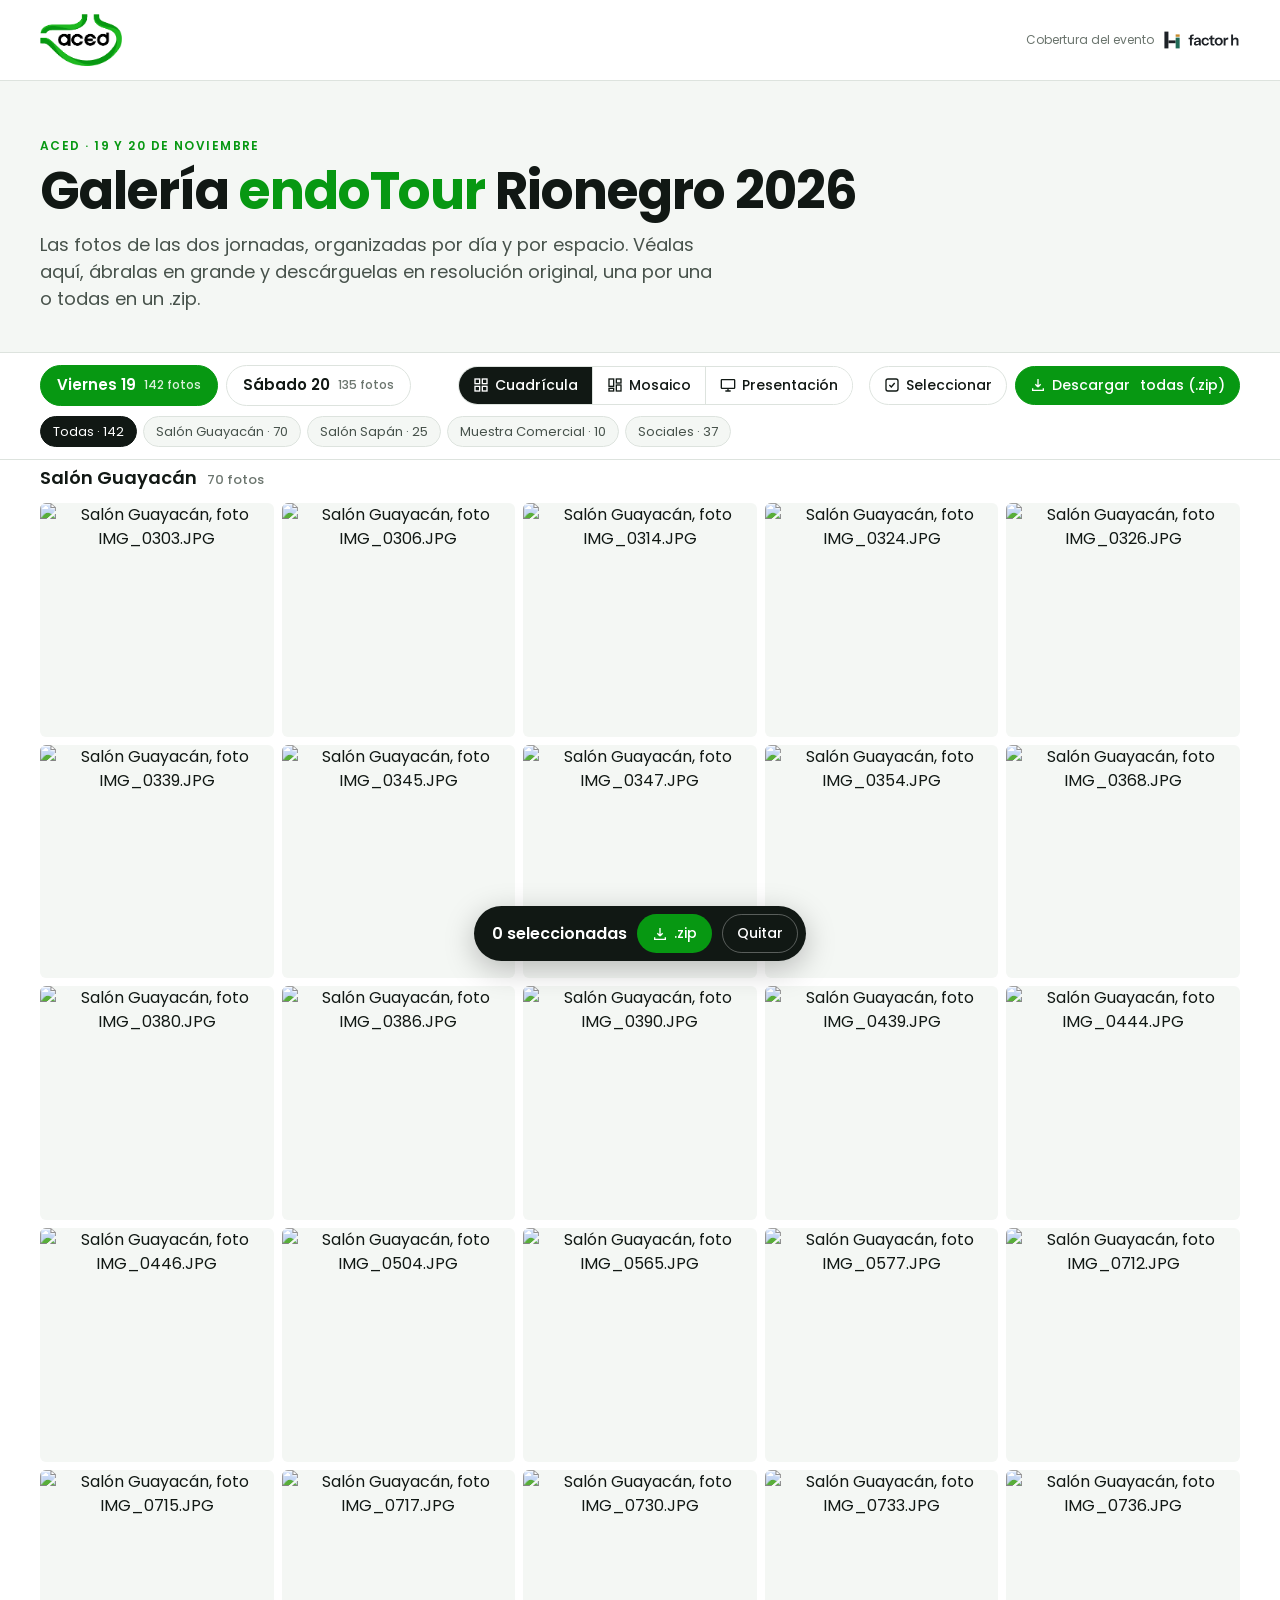
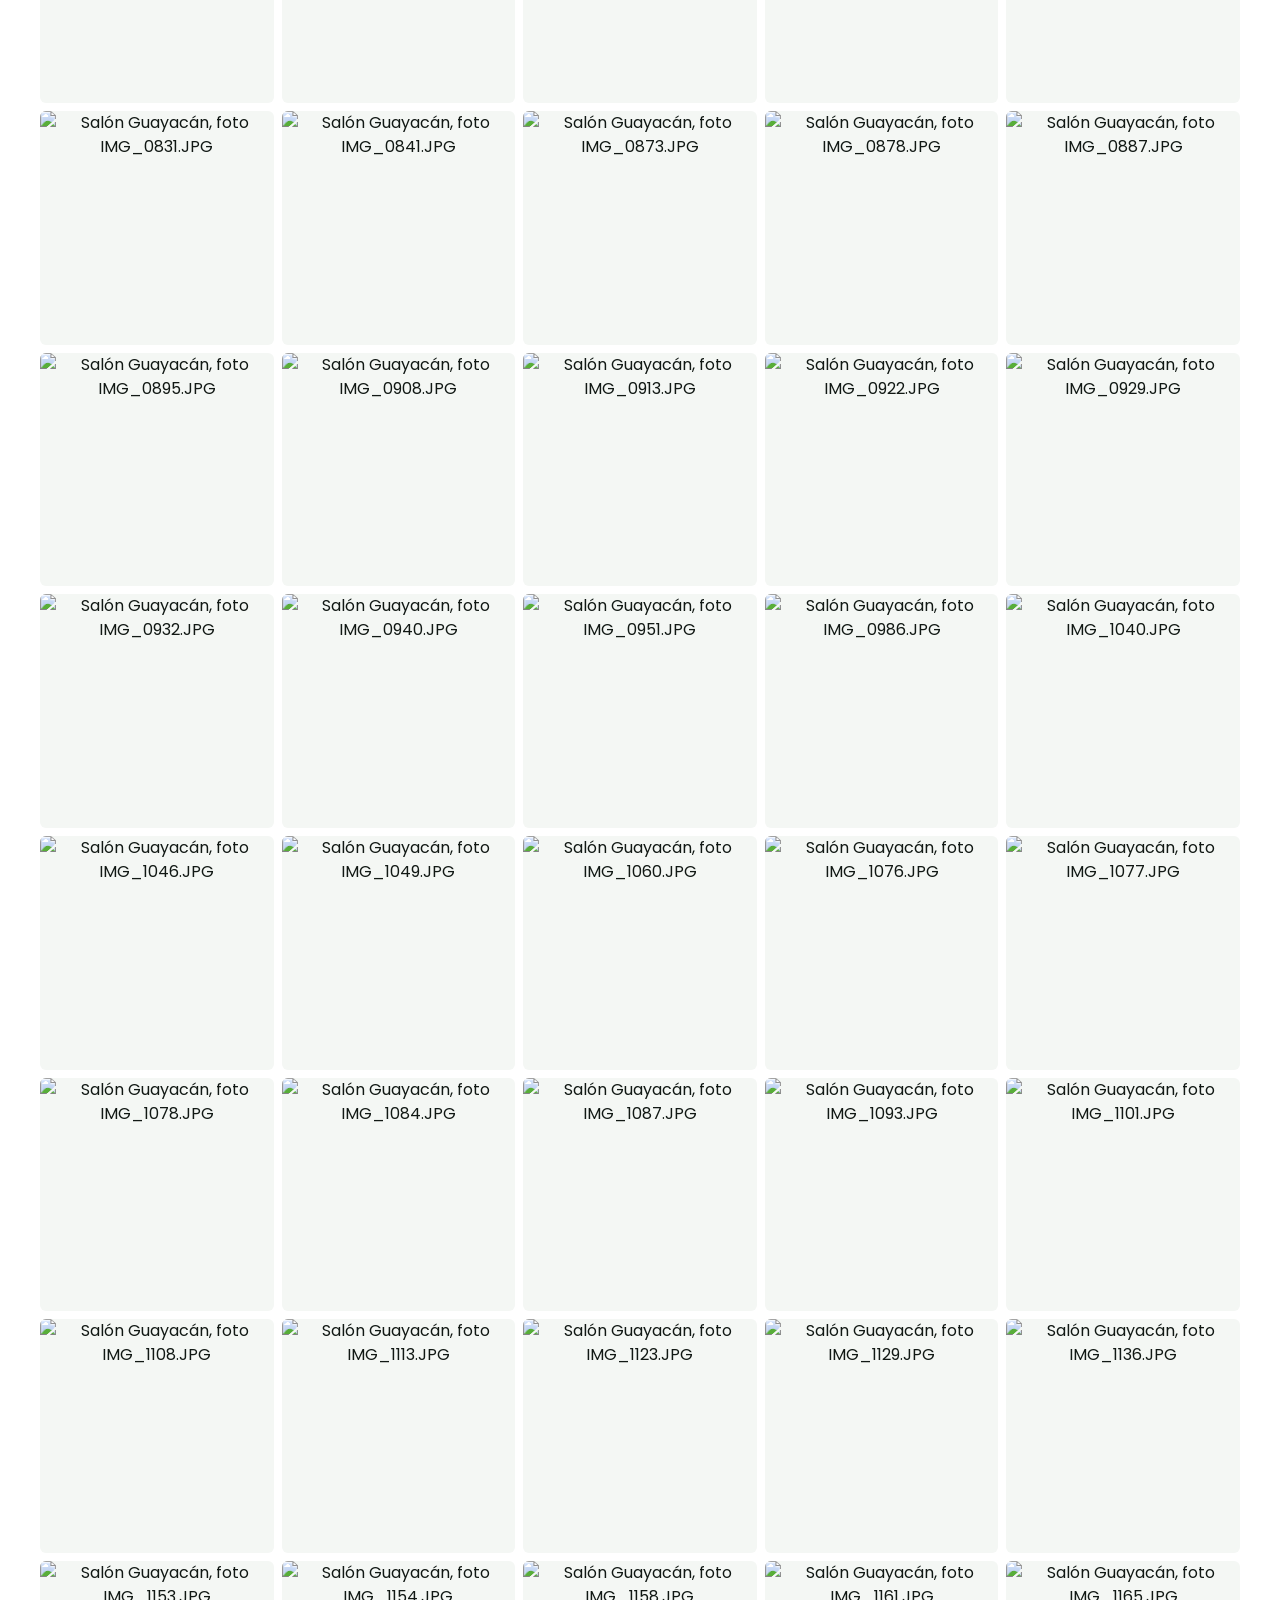
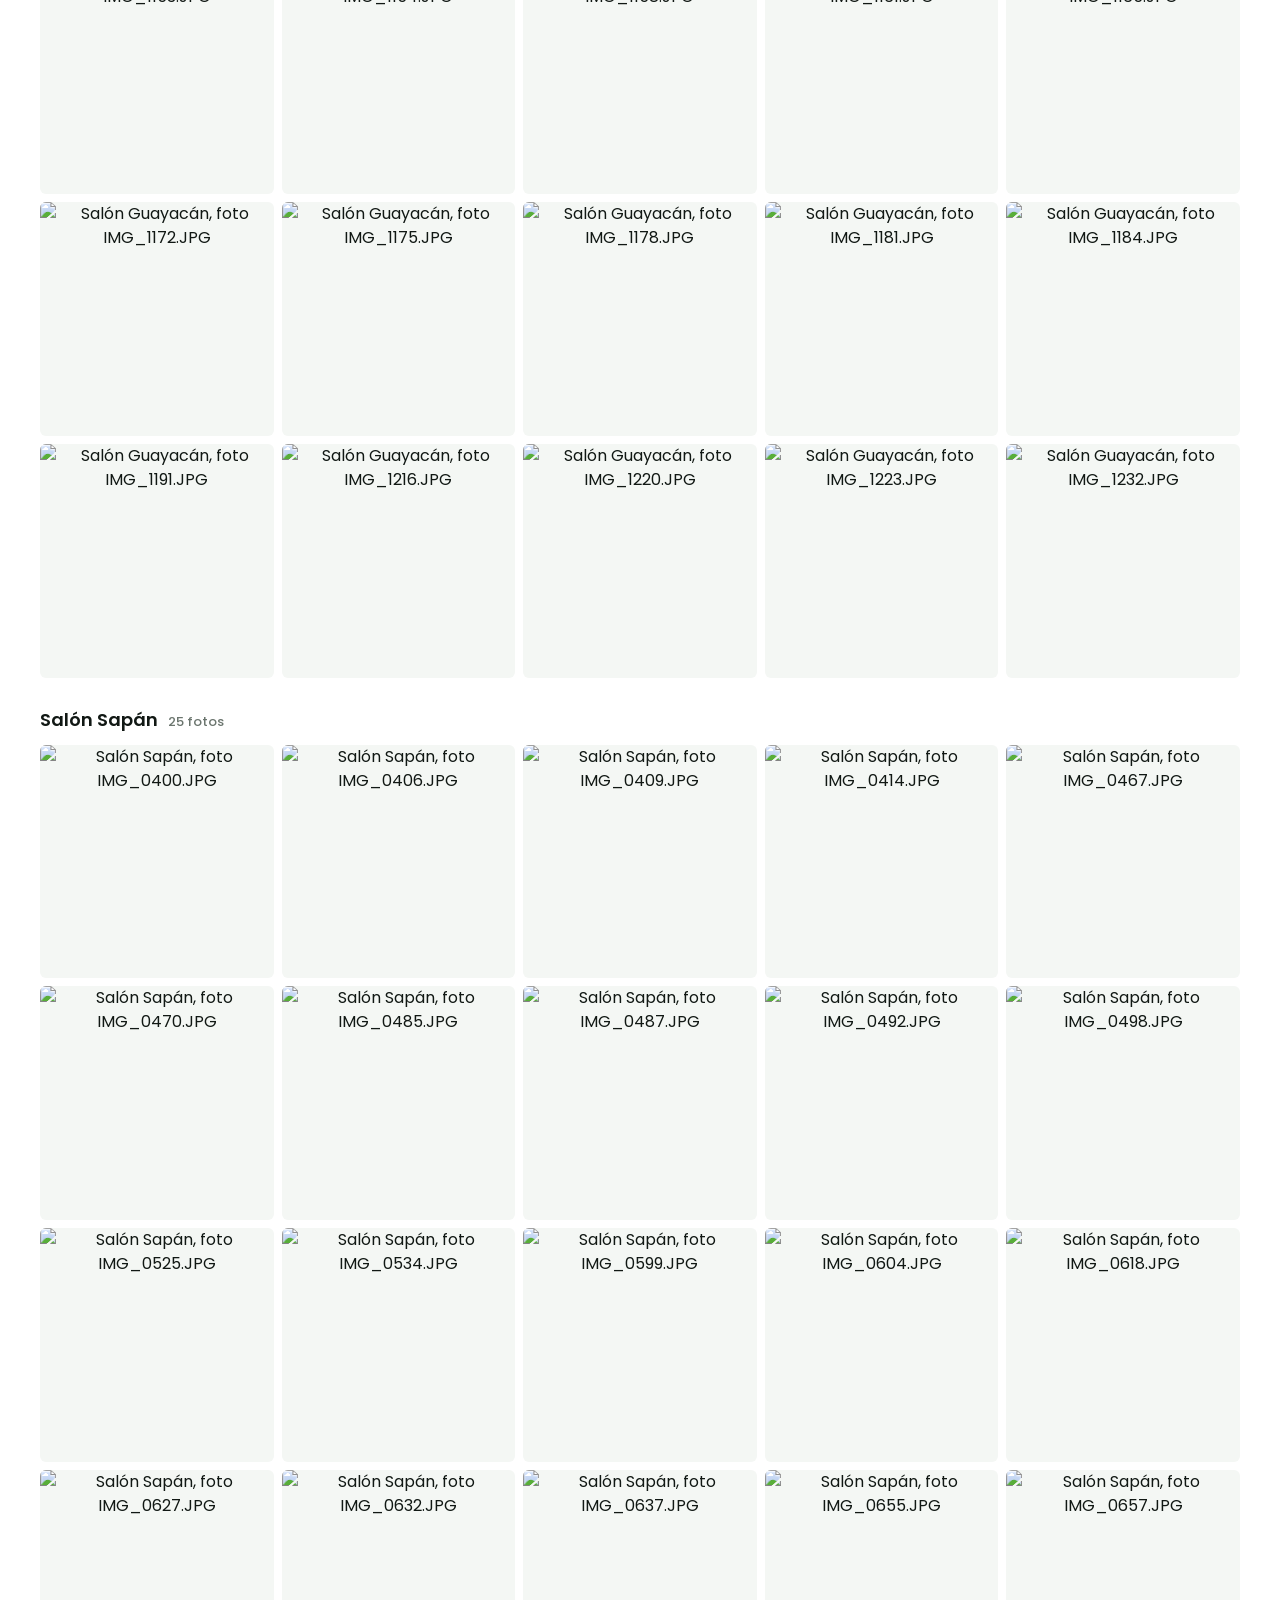
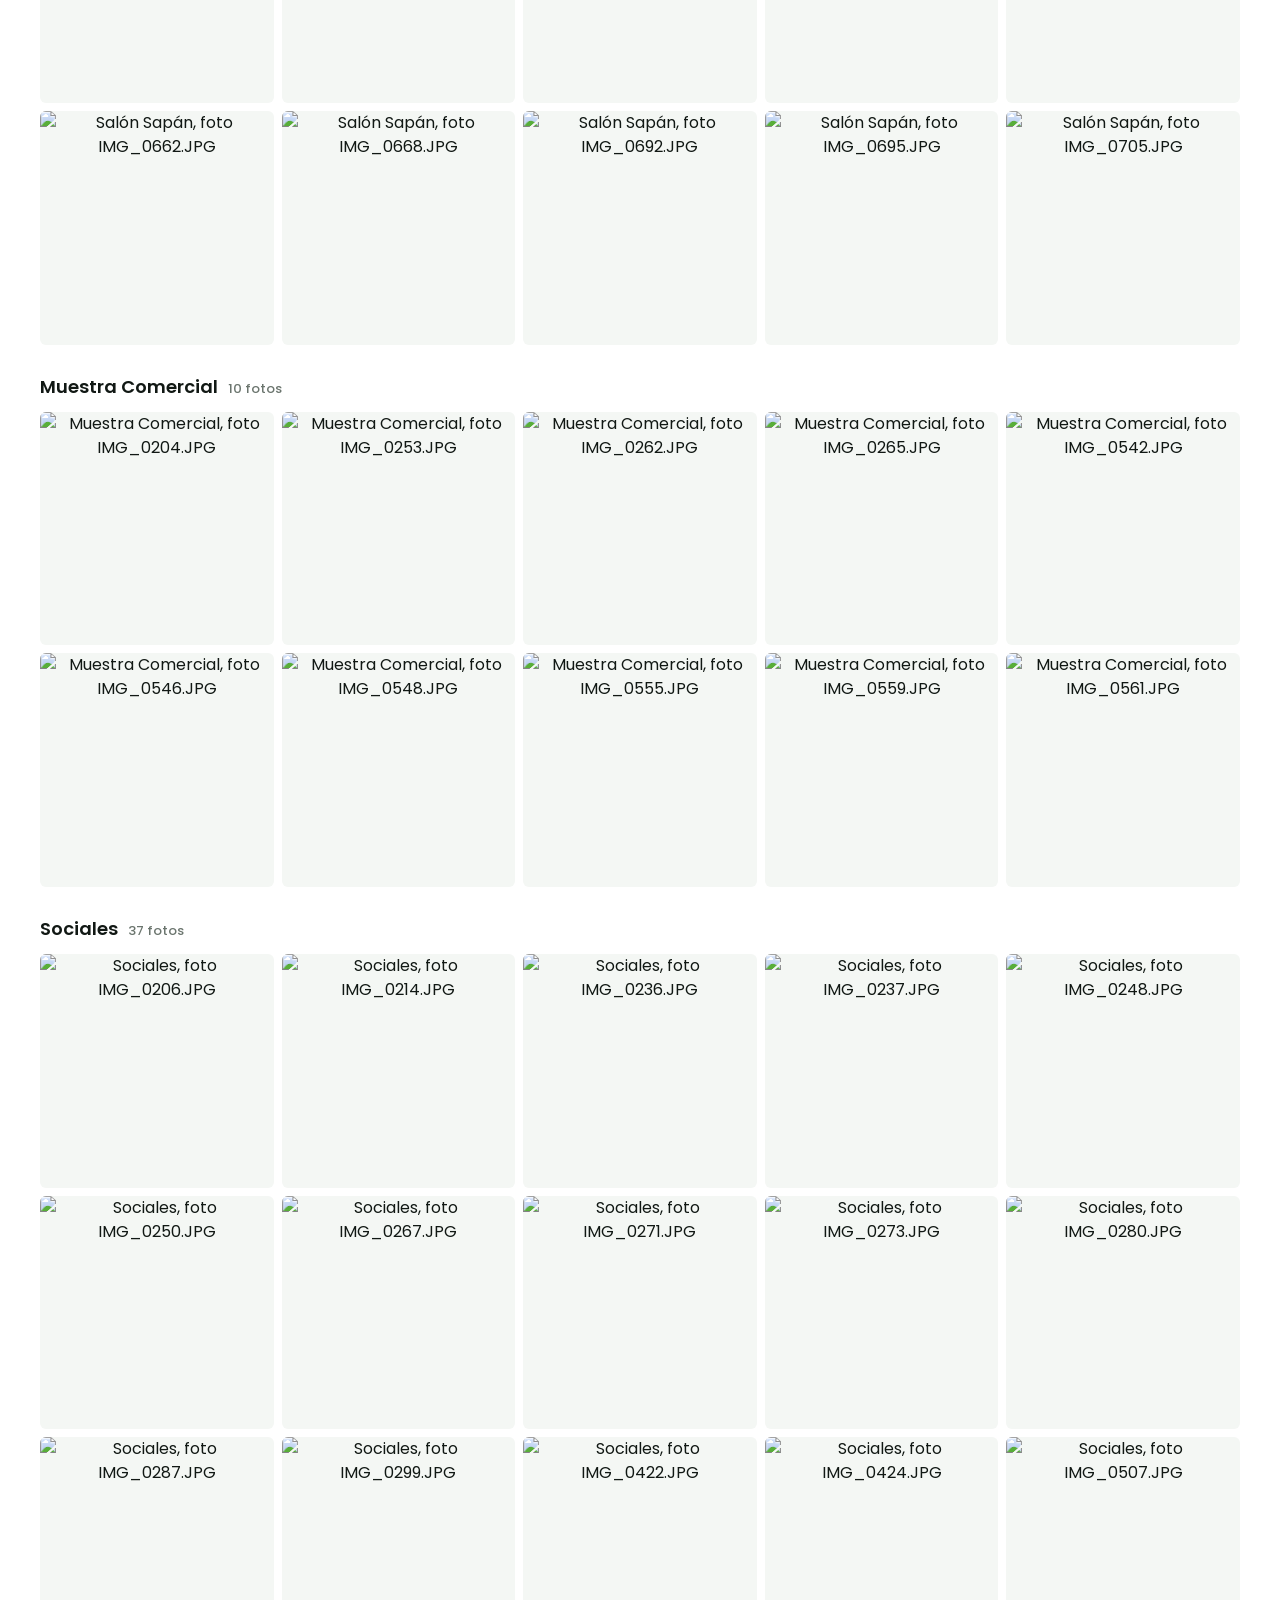
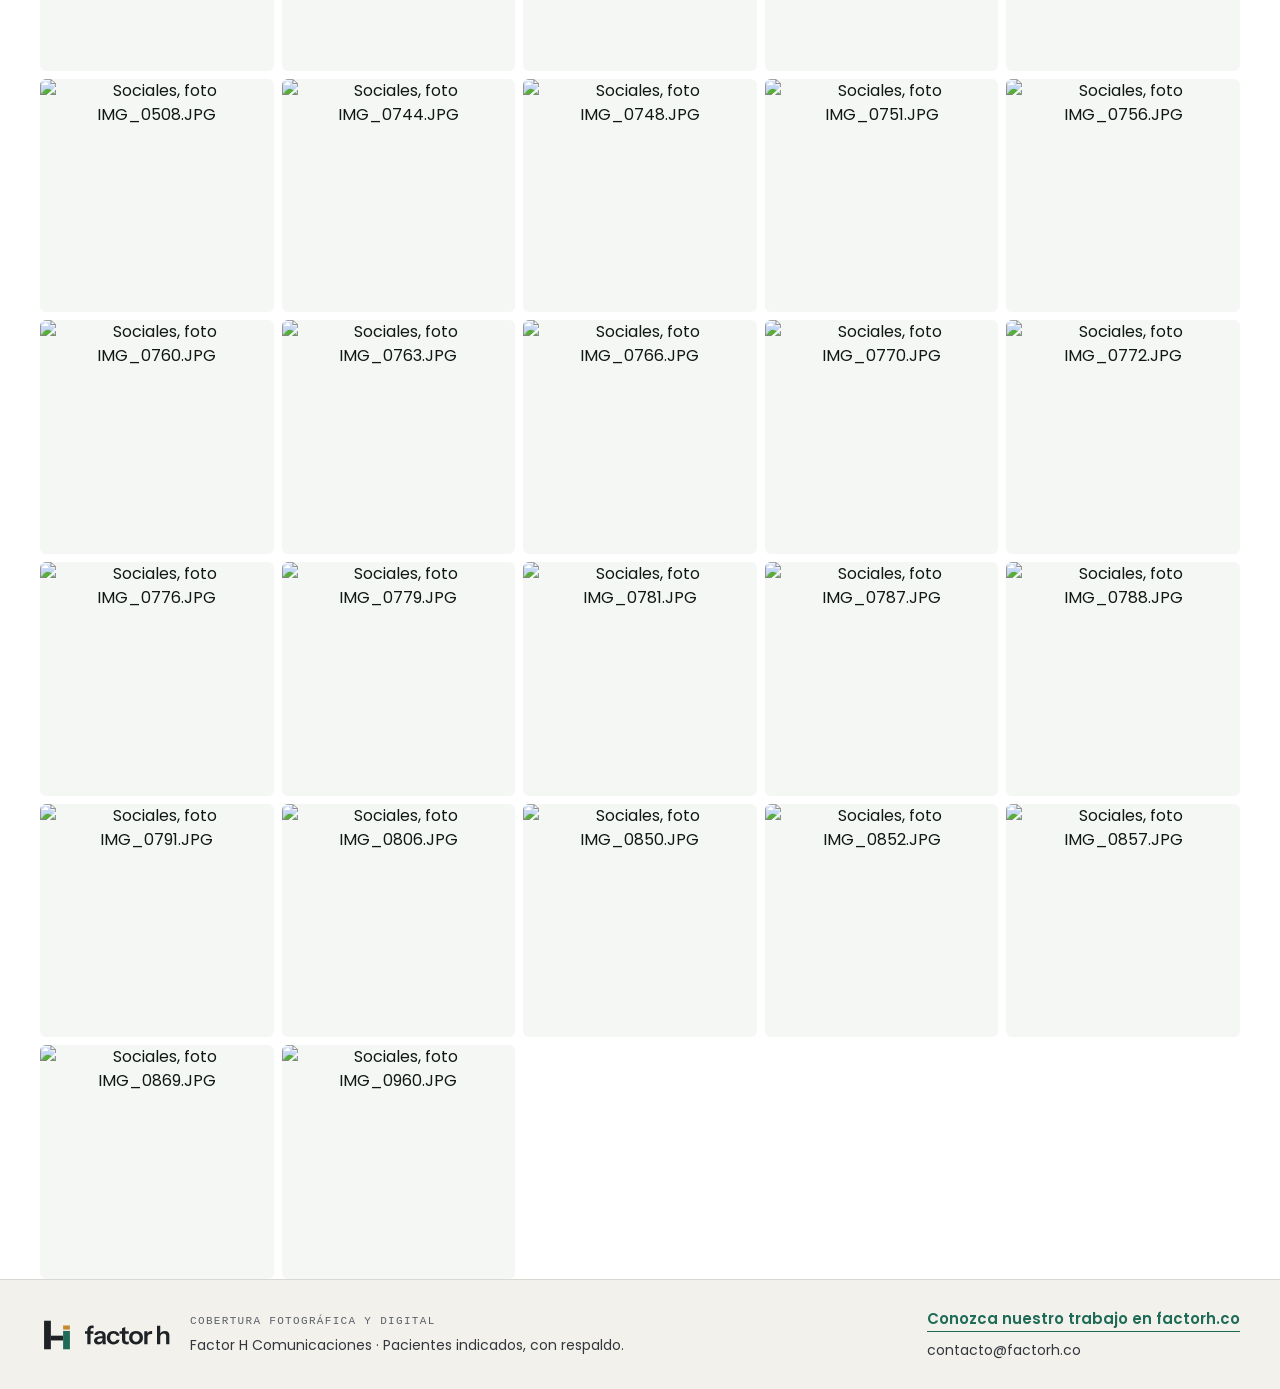
==== static/galerias/endotour-rionegro-2026/index.html @ 742a7122 "Agregar galería endoTour Rionegro 2026 de ACED Micrositio de fotos en /galerias/endotour-rionegro-20" ====
<!doctype html>
<html lang="es-CO">
<head>
<meta charset="utf-8">
<meta name="viewport" content="width=device-width, initial-scale=1, viewport-fit=cover">
<title>Galería endoTour Rionegro 2026 · ACED</title>
<meta name="description" content="Fotos del endoTour Rionegro 2026 de la Asociación Colombiana de Endoscopia Digestiva, 19 y 20 de noviembre.">
<meta name="robots" content="noindex,follow">
<link rel="canonical" href="https://factorh.co/galerias/endotour-rionegro-2026/">
<meta property="og:title" content="Galería endoTour Rionegro 2026 · ACED">
<meta property="og:description" content="Fotos del endoTour Rionegro 2026 de la Asociación Colombiana de Endoscopia Digestiva. Cobertura: Factor H.">
<meta property="og:url" content="https://factorh.co/galerias/endotour-rionegro-2026/">
<link rel="icon" href="/favicon.svg" type="image/svg+xml">
<link rel="preconnect" href="https://fonts.googleapis.com">
<link rel="preconnect" href="https://fonts.gstatic.com" crossorigin>
<link href="https://fonts.googleapis.com/css2?family=Poppins:wght@400;500;600;700&display=swap" rel="stylesheet">
<script>
/* =====================================================================
   CONFIGURACIÓN. Lo único que hay que tocar está en este bloque.
   ===================================================================== */
const CONFIG = {
  // 1) Pegue aquí, entre las comillas, la clave de la API de Google Drive.
  //    Sin clave, la página muestra la carpeta de Drive incrustada.
  apiKey: "",

  // 2) Carpeta principal de Drive (no hace falta cambiarla).
  folderId: "1UsLcIJgx6jZEXbIlS9qz7caUuAOrpNG7",

  // 3) Jornadas. "buscar" es una palabra del nombre de la subcarpeta en Drive.
  days: [
    { id: "viernes", label: "Viernes 19", full: "Viernes 19 de noviembre", buscar: "viernes", folderId: "18tuPYdSjkUV9vUrlTuDdq627JCHvd41C" },
    { id: "sabado",  label: "Sábado 20",  full: "Sábado 20 de noviembre",  buscar: "sabado",  folderId: "1Cwv3k6vp_Ye9nvTH-dE7eWYgzO38tTOY" }
  ],

  // 4) Tamaño máximo de cada parte del .zip, en megas.
  zipPartMB: 300,

  // 5) Segundos entre fotos en la presentación y en el carrusel.
  slideSeconds: 5,

  // 6) Dirección pública de esta página (la usa el botón del carrusel).
  //    Si se deja vacía, el carrusel enlaza a esta misma página.
  galleryUrl: "https://factorh.co/galerias/endotour-rionegro-2026/",

  // 7) Correo para pedir que se retire una foto. Si se deja vacío, no se muestra.
  contactEmail: "",

  // Solo para la vista previa: muestra fotos de ejemplo.
  demo: false,

  // Lista fija de fotos (solo para la versión publicada en Claude). No tocar.
  photos: [{"id":"1y9edcrKL2PCfZPq_adquskSXeWem4AIV","name":"IMG_0303.JPG","size":7839566,"day":"viernes","section":"Salón Guayacán"},{"id":"10Macv1iot43B3idSU4nNdgfe2cRZbqnS","name":"IMG_0306.JPG","size":4869860,"day":"viernes","section":"Salón Guayacán"},{"id":"1E2icA4dA4YDwN8v4NwSnZzFw4N3HHbIl","name":"IMG_0314.JPG","size":6337391,"day":"viernes","section":"Salón Guayacán"},{"id":"1XetP4cqQJhsoYY6dturHaNdJxGxRwjyE","name":"IMG_0324.JPG","size":5168988,"day":"viernes","section":"Salón Guayacán"},{"id":"1rmiIqPd6uL3mmfJSmLeOyrq0_5mN2qBt","name":"IMG_0326.JPG","size":5101539,"day":"viernes","section":"Salón Guayacán"},{"id":"1s9o0WOn7oHXACZ4FJM9a7CQ4OInzXcrx","name":"IMG_0339.JPG","size":6662881,"day":"viernes","section":"Salón Guayacán"},{"id":"1mMiWG_TZU6w5IWjXfixShsznyvl7Ct44","name":"IMG_0345.JPG","size":5782530,"day":"viernes","section":"Salón Guayacán"},{"id":"1p_qIowYEwzNE1-uktmt_3U46I6DunTvO","name":"IMG_0347.JPG","size":5692278,"day":"viernes","section":"Salón Guayacán"},{"id":"1isuqmyC6FTnsDu-sbmF1piF3RY6s_MRg","name":"IMG_0354.JPG","size":7637546,"day":"viernes","section":"Salón Guayacán"},{"id":"1QkW4NS-uo51wAXSpvoNQ8VzNau2no55y","name":"IMG_0368.JPG","size":8249901,"day":"viernes","section":"Salón Guayacán"},{"id":"1LX-jcol3S-klVFPMfPQhYt6jg2jrgXE9","name":"IMG_0380.JPG","size":4955551,"day":"viernes","section":"Salón Guayacán"},{"id":"1cwnJMSV9-WlTGWff3UOkS9pztetUmdip","name":"IMG_0386.JPG","size":6375750,"day":"viernes","section":"Salón Guayacán"},{"id":"13B3oEFGHwz4ScTIsjeSM06H890_7w7fy","name":"IMG_0390.JPG","size":6193989,"day":"viernes","section":"Salón Guayacán"},{"id":"1ByuimUZJFC_APwSMd5XvxsAH6R1i1kFT","name":"IMG_0439.JPG","size":5894198,"day":"viernes","section":"Salón Guayacán"},{"id":"16vEDGx5KLD8-nsYkOPBgsUy-59ga2XM_","name":"IMG_0444.JPG","size":5249966,"day":"viernes","section":"Salón Guayacán"},{"id":"1EtRn4DNrkHoXh3JC7beWaiceKQmXV3DO","name":"IMG_0446.JPG","size":7890145,"day":"viernes","section":"Salón Guayacán"},{"id":"1EMmAr5vhzHoPiHnrhfeLihbCseupwu7L","name":"IMG_0504.JPG","size":7548946,"day":"viernes","section":"Salón Guayacán"},{"id":"1gtHOeW7XO6f6fN23FqOGzbEFfsZmVtD-","name":"IMG_0565.JPG","size":9294649,"day":"viernes","section":"Salón Guayacán"},{"id":"1YW3dGHnVg7_qeFhpFPPN7rQnqjPzvkRL","name":"IMG_0577.JPG","size":5527530,"day":"viernes","section":"Salón Guayacán"},{"id":"1MZgukyVNVN8wSEr_RLA6m4F-hqBO3chw","name":"IMG_0712.JPG","size":7705782,"day":"viernes","section":"Salón Guayacán"},{"id":"1m-yUPACTmJuTpTIssA1eG_zx3SyTXYfI","name":"IMG_0715.JPG","size":5735622,"day":"viernes","section":"Salón Guayacán"},{"id":"1SGn19Bt7U0Se0cM95snn17nSbOkffr3p","name":"IMG_0717.JPG","size":5359434,"day":"viernes","section":"Salón Guayacán"},{"id":"1wttCh_6ECJoV4F0htm-yoMWyEzM4bKaC","name":"IMG_0730.JPG","size":5737704,"day":"viernes","section":"Salón Guayacán"},{"id":"1lXEtagcc_2yoRqldrpCHBQ_VNttCFmz6","name":"IMG_0733.JPG","size":5509699,"day":"viernes","section":"Salón Guayacán"},{"id":"1xeSH2ksqo_VV2s4ie2jgeDy9bxurLzPt","name":"IMG_0736.JPG","size":6009739,"day":"viernes","section":"Salón Guayacán"},{"id":"1p3vi9_7rZpd1DWOX7ETFY54FzkbYKbGB","name":"IMG_0831.JPG","size":7524078,"day":"viernes","section":"Salón Guayacán"},{"id":"163UBUFvej5j88-TNPkd14d0pvU4d6-7Y","name":"IMG_0841.JPG","size":6151549,"day":"viernes","section":"Salón Guayacán"},{"id":"1Hh0SYDBn1oKCywSFEI7T1_jZcMUL-XzW","name":"IMG_0873.JPG","size":8159720,"day":"viernes","section":"Salón Guayacán"},{"id":"1F9OJAvTvh6iAzujvCKgZkZEKHPWHkDuU","name":"IMG_0878.JPG","size":6095484,"day":"viernes","section":"Salón Guayacán"},{"id":"1D3tUOM40aBUi9CgHXj3MOK_b1VEOIhQK","name":"IMG_0887.JPG","size":7302212,"day":"viernes","section":"Salón Guayacán"},{"id":"1Rm7vVVEghX_Jz4Y2vEBiRkM-ZYgTm9-h","name":"IMG_0895.JPG","size":9116343,"day":"viernes","section":"Salón Guayacán"},{"id":"1VBuKhuukqcNu1pM1eItKhWFXSnm1EKQS","name":"IMG_0908.JPG","size":5512818,"day":"viernes","section":"Salón Guayacán"},{"id":"1uZdu1IqFxuRsZrFuqI3ruvB_jU-W6S8g","name":"IMG_0913.JPG","size":6413625,"day":"viernes","section":"Salón Guayacán"},{"id":"1WzREfXqsvxEEqjfOm1MbYrrygWA4fqTJ","name":"IMG_0922.JPG","size":7306047,"day":"viernes","section":"Salón Guayacán"},{"id":"1D5EbwjjFXbehdxOs0DrGEp7kgOnHUHg1","name":"IMG_0929.JPG","size":12598787,"day":"viernes","section":"Salón Guayacán"},{"id":"1W37uay79gYnBQP4ot1qpGHkQ_2TX82sU","name":"IMG_0932.JPG","size":12631148,"day":"viernes","section":"Salón Guayacán"},{"id":"1Z5ZZrFQ56rT6xpH5E96vxIPTdtpzik62","name":"IMG_0940.JPG","size":6456350,"day":"viernes","section":"Salón Guayacán"},{"id":"1DGwA-5whYyQSjaMGu-vAp8Uvx5LAJQOV","name":"IMG_0951.JPG","size":4771648,"day":"viernes","section":"Salón Guayacán"},{"id":"1s8UZcf8PXlZQmTzZgpwb-oMu43m0gpTk","name":"IMG_0986.JPG","size":6763833,"day":"viernes","section":"Salón Guayacán"},{"id":"1RtZQHKRJszROg7sbQNWzx9ETIbIloJeE","name":"IMG_1040.JPG","size":8307067,"day":"viernes","section":"Salón Guayacán"},{"id":"1rK5z1iLYJgOKkWYboFd8D6x-5BE41Ept","name":"IMG_1046.JPG","size":7603445,"day":"viernes","section":"Salón Guayacán"},{"id":"1uk68i6F5TKem1g6Ss_fnOVRaOibrh6Up","name":"IMG_1049.JPG","size":5791859,"day":"viernes","section":"Salón Guayacán"},{"id":"1lPxM2BZ0LEPh9UFZJce53zIuv0RPPLK0","name":"IMG_1060.JPG","size":6207981,"day":"viernes","section":"Salón Guayacán"},{"id":"1EMHanVaT5m29NfwDYmNQDGdiE3tQ-6c0","name":"IMG_1076.JPG","size":6608987,"day":"viernes","section":"Salón Guayacán"},{"id":"1j8zf4zaGQyGgFHC3v3aCM8YwR0En-vxw","name":"IMG_1077.JPG","size":6010504,"day":"viernes","section":"Salón Guayacán"},{"id":"1SNrNJqhOrN4dRyeu0c99A9KCkGVA04nS","name":"IMG_1078.JPG","size":6088059,"day":"viernes","section":"Salón Guayacán"},{"id":"1c__LQ6Gh48-nhf3OqH8uKxwc8BYk-bfx","name":"IMG_1084.JPG","size":6161712,"day":"viernes","section":"Salón Guayacán"},{"id":"1ZbegPIKMUHoGIqPF5bTVNn0AAWka5RWT","name":"IMG_1087.JPG","size":5798908,"day":"viernes","section":"Salón Guayacán"},{"id":"1BvqfEEHbsMft5zw9RjRKYEvdBoLMucOS","name":"IMG_1093.JPG","size":5752239,"day":"viernes","section":"Salón Guayacán"},{"id":"13_CY8SuFHu8uxGdazibDUaNrDuJfM3QM","name":"IMG_1101.JPG","size":4772764,"day":"viernes","section":"Salón Guayacán"},{"id":"1qKG3-xdPysbl86t0lxO8K99kaZDONvVQ","name":"IMG_1108.JPG","size":8173617,"day":"viernes","section":"Salón Guayacán"},{"id":"1KQ1m2rNDO2rmvjWeFZTBKA8XeG9ckIA3","name":"IMG_1113.JPG","size":8280282,"day":"viernes","section":"Salón Guayacán"},{"id":"1IHiZ513FfCsmldoJso5E0InW_RYk5ePu","name":"IMG_1123.JPG","size":7324723,"day":"viernes","section":"Salón Guayacán"},{"id":"1f6ryzBLdHJQhbbfUxblmmZxxMt2rQ393","name":"IMG_1129.JPG","size":8269009,"day":"viernes","section":"Salón Guayacán"},{"id":"1sOpjkSiB5mMdyb--huCODlcTl2yRqjDK","name":"IMG_1136.JPG","size":8959246,"day":"viernes","section":"Salón Guayacán"},{"id":"1Bnb10jUwJWwwjTeF-P6XMobru2gWS6Um","name":"IMG_1153.JPG","size":4688573,"day":"viernes","section":"Salón Guayacán"},{"id":"1G92VEzcCv6Gn_OhEcH4larrwTvghkDYD","name":"IMG_1154.JPG","size":6291615,"day":"viernes","section":"Salón Guayacán"},{"id":"1CsjdQq5AZMc8J1os2bjfDoqp4Q83V8UB","name":"IMG_1158.JPG","size":4898208,"day":"viernes","section":"Salón Guayacán"},{"id":"1FlTH8tkcj-Jm-ueWTlrrR9QZRUAFyjQE","name":"IMG_1161.JPG","size":5363875,"day":"viernes","section":"Salón Guayacán"},{"id":"1kkAjF5fe5k-pkT2q4FyKno6MyaJ7_ZkG","name":"IMG_1165.JPG","size":4958301,"day":"viernes","section":"Salón Guayacán"},{"id":"196plLrkz6WkxI-UfQHIe995tcyMnLPOf","name":"IMG_1172.JPG","size":5712242,"day":"viernes","section":"Salón Guayacán"},{"id":"1sgEwyUZXKPhb5bocDR5sRKQfiO5EmwdF","name":"IMG_1175.JPG","size":5507625,"day":"viernes","section":"Salón Guayacán"},{"id":"1orV_6OfV03BFU3zh_8legxHD3epJ-iog","name":"IMG_1178.JPG","size":5437443,"day":"viernes","section":"Salón Guayacán"},{"id":"1ljHGxVZAx6F0B-_8ZHnbrzGLgWU1UJuO","name":"IMG_1181.JPG","size":4221460,"day":"viernes","section":"Salón Guayacán"},{"id":"1etyes_-c32t8w0RqnaWunKydgJCBqpZg","name":"IMG_1184.JPG","size":7311870,"day":"viernes","section":"Salón Guayacán"},{"id":"1DeZRca27Mi_AHI5LZFgbpDbpCmY_3Xr_","name":"IMG_1191.JPG","size":5039185,"day":"viernes","section":"Salón Guayacán"},{"id":"15-KMhfzrZ5HvjnLwBL5COSCLyRjDgY6C","name":"IMG_1216.JPG","size":5909349,"day":"viernes","section":"Salón Guayacán"},{"id":"1SmELFnPSQaxG6dV9C9swLUAJyjSNppcL","name":"IMG_1220.JPG","size":4851826,"day":"viernes","section":"Salón Guayacán"},{"id":"1HNaFSBeYFP0MlV7euCvG8a7MftCt8dyG","name":"IMG_1223.JPG","size":5390305,"day":"viernes","section":"Salón Guayacán"},{"id":"1UarNMmy3kbn8s5r1weLDeGkkOJbRBk6o","name":"IMG_1232.JPG","size":5561638,"day":"viernes","section":"Salón Guayacán"},{"id":"1kknt00FwiGGn_a6bors6LhSDm071IPQp","name":"IMG_0400.JPG","size":7456908,"day":"viernes","section":"Salón Sapán"},{"id":"1k2LafD3h63Ja1zYBB2Lznt228hF0HtHx","name":"IMG_0406.JPG","size":6494987,"day":"viernes","section":"Salón Sapán"},{"id":"10_RzFd6UZJTCVz1e_atUtCM7qW0GxyCD","name":"IMG_0409.JPG","size":10574460,"day":"viernes","section":"Salón Sapán"},{"id":"1YRRIcacitHYcxsybqZcDDbFDtyvJoN2G","name":"IMG_0414.JPG","size":10831483,"day":"viernes","section":"Salón Sapán"},{"id":"1Ie7dAYpnqH7v5dITSnPvmrmdg3w6dgbQ","name":"IMG_0467.JPG","size":4708363,"day":"viernes","section":"Salón Sapán"},{"id":"1TV26XBQHoV3Dt8jHLzhCH6sVj2q3mIhD","name":"IMG_0470.JPG","size":4596703,"day":"viernes","section":"Salón Sapán"},{"id":"1BzIOhfqxRVamhZc-bJufSCaDTKT9keca","name":"IMG_0485.JPG","size":6084692,"day":"viernes","section":"Salón Sapán"},{"id":"1VaTPbVz9m2rX-f2IUjeNCfLfGxhjS9xb","name":"IMG_0487.JPG","size":6966780,"day":"viernes","section":"Salón Sapán"},{"id":"1e4cypO5njOgQVhPrn7-2ancjrhCiO1B1","name":"IMG_0492.JPG","size":5434747,"day":"viernes","section":"Salón Sapán"},{"id":"1bMcbYbuVfS-d977DWrhmC5mqyKnop4y3","name":"IMG_0498.JPG","size":5174916,"day":"viernes","section":"Salón Sapán"},{"id":"1uOXuglczFtVUxPnmw89YOb3HBYQ7sKyi","name":"IMG_0525.JPG","size":9153988,"day":"viernes","section":"Salón Sapán"},{"id":"1cgSkshPAO0XRZuK3eYf6BdfdRvnqndSb","name":"IMG_0534.JPG","size":7406616,"day":"viernes","section":"Salón Sapán"},{"id":"1QS1HB9lnfOPc0vbrBPY63GaPGqrE9mwt","name":"IMG_0599.JPG","size":6025388,"day":"viernes","section":"Salón Sapán"},{"id":"1PhBndF1Tu2v9A1Yps7tD-YBxxmnEujPr","name":"IMG_0604.JPG","size":8353824,"day":"viernes","section":"Salón Sapán"},{"id":"1m6Bue-qxDzsiZbQCkHCIu2yLOWRfa08-","name":"IMG_0618.JPG","size":6571776,"day":"viernes","section":"Salón Sapán"},{"id":"10qYfVDJDDK6Tn-hX6XWET9TGFTkSWw9u","name":"IMG_0627.JPG","size":7023553,"day":"viernes","section":"Salón Sapán"},{"id":"1yWljnpT_RG_qla6gA0pgMtRh-tEE7J5A","name":"IMG_0632.JPG","size":6968588,"day":"viernes","section":"Salón Sapán"},{"id":"1XOKfGQKUXimkhve6dYjh4yIm517gSld5","name":"IMG_0637.JPG","size":7891256,"day":"viernes","section":"Salón Sapán"},{"id":"1_g2T-_1BqU9-cl2_3V_8Af_ayRMcikFm","name":"IMG_0655.JPG","size":3276116,"day":"viernes","section":"Salón Sapán"},{"id":"11QaUh1jaQ-lwQZR0BOB-otb6GGsKQhNw","name":"IMG_0657.JPG","size":2994995,"day":"viernes","section":"Salón Sapán"},{"id":"1Ozm3-yJA9GHkiiVgQ9cIH3F7EGOCmQ-8","name":"IMG_0662.JPG","size":7946098,"day":"viernes","section":"Salón Sapán"},{"id":"1EpsgyLZzGp3l1Xu7LDYu0fE1KRhtSSqN","name":"IMG_0668.JPG","size":8079488,"day":"viernes","section":"Salón Sapán"},{"id":"1SeaWDGQTux-KgrDkf8tGew_O7LLqaj5l","name":"IMG_0692.JPG","size":7387566,"day":"viernes","section":"Salón Sapán"},{"id":"1b6JZ-qMWYgXjQWCmAOFibj5qA0-p6hP7","name":"IMG_0695.JPG","size":6769089,"day":"viernes","section":"Salón Sapán"},{"id":"13mcZ2ohOsP3zn7QeqZDNx2T7GTO5jrnM","name":"IMG_0705.JPG","size":10339462,"day":"viernes","section":"Salón Sapán"},{"id":"1ZMUPAxYrmvkd58zZbnrrME3APfLwl6f7","name":"IMG_0204.JPG","size":6988194,"day":"viernes","section":"Muestra Comercial"},{"id":"1_TuKUMkNxvTz-uo41NQZQsNtbeuDYrVR","name":"IMG_0253.JPG","size":6102714,"day":"viernes","section":"Muestra Comercial"},{"id":"1G0dMjMCPGwdvThLaoNNcZqKAAZurd1QP","name":"IMG_0262.JPG","size":9025142,"day":"viernes","section":"Muestra Comercial"},{"id":"1cBHvUQ6Kej2w1bjyCb7vuZWLLGKL7afp","name":"IMG_0265.JPG","size":8648229,"day":"viernes","section":"Muestra Comercial"},{"id":"1UXW_1x8e0T-3LVQEn3Nva6zs5h-3Mj97","name":"IMG_0542.JPG","size":8932340,"day":"viernes","section":"Muestra Comercial"},{"id":"1UeCXq6VJCi91UrFkhCbA0fjNKORRrSN4","name":"IMG_0546.JPG","size":6944594,"day":"viernes","section":"Muestra Comercial"},{"id":"1LOP808AzXy8snxw76i1SpN89d7dnS41i","name":"IMG_0548.JPG","size":6386994,"day":"viernes","section":"Muestra Comercial"},{"id":"1wt7qJqjIM2AAnZlbyAoa9olC776ZP0SC","name":"IMG_0555.JPG","size":4995314,"day":"viernes","section":"Muestra Comercial"},{"id":"1M0YX7_RI6guVhw9MUG-H4qIhTA1omoXC","name":"IMG_0559.JPG","size":6720886,"day":"viernes","section":"Muestra Comercial"},{"id":"1KaoP72QdBXBDaCT7jgThn08wR81NAlpz","name":"IMG_0561.JPG","size":7262976,"day":"viernes","section":"Muestra Comercial"},{"id":"1sS3oAvntowQOv-I2hVBXX9DXJDXcBjQA","name":"IMG_0206.JPG","size":5716631,"day":"viernes","section":"Sociales"},{"id":"1_BX828RdzbtPlPcrs1dUrWdAf0rvIYip","name":"IMG_0214.JPG","size":8128634,"day":"viernes","section":"Sociales"},{"id":"1AyUpZz8tl0hbUhyEBHbczw0PGbjW8xZ6","name":"IMG_0236.JPG","size":8299748,"day":"viernes","section":"Sociales"},{"id":"1sQTS3s6gv3ANIHhQBKVZLcBtNDipJ_Q4","name":"IMG_0237.JPG","size":8676865,"day":"viernes","section":"Sociales"},{"id":"1YFcaroeHc-QwTEXf8S7kGgAKYl8zUJml","name":"IMG_0248.JPG","size":7580642,"day":"viernes","section":"Sociales"},{"id":"1E2RguWIiM5E8EsD8VLH_fDUMpibJS4Yk","name":"IMG_0250.JPG","size":7519061,"day":"viernes","section":"Sociales"},{"id":"1tsIz8yh_jppMUjoisxjiEW5ethdTT1fs","name":"IMG_0267.JPG","size":5723495,"day":"viernes","section":"Sociales"},{"id":"1x3jDf7F7CdURR5qaJpk0EbjbpbT15Ob2","name":"IMG_0271.JPG","size":4438455,"day":"viernes","section":"Sociales"},{"id":"1XCxFsd88UAbhEYcIaQCIvOuTlMDdrSVO","name":"IMG_0273.JPG","size":6258147,"day":"viernes","section":"Sociales"},{"id":"1w91qfbhO-BEmUcBr2c_GGuNmQiqf3XFX","name":"IMG_0280.JPG","size":6059675,"day":"viernes","section":"Sociales"},{"id":"1hXGxou73PhqXu6Cppyg0rauKmHXT4gx5","name":"IMG_0287.JPG","size":6682124,"day":"viernes","section":"Sociales"},{"id":"1ZXalHTwRCTmLLPCoVUKzCQRTdmgwaoOf","name":"IMG_0299.JPG","size":5577278,"day":"viernes","section":"Sociales"},{"id":"1Nht8FkSA-dI4koIinLwtixwguqNwjpbS","name":"IMG_0422.JPG","size":7099977,"day":"viernes","section":"Sociales"},{"id":"1YRzwTy70kFVMgKjSf0pmCnw2FJ_SJrEr","name":"IMG_0424.JPG","size":7274768,"day":"viernes","section":"Sociales"},{"id":"1zAX-45t2qCGlr2XOYE4JR2esyNCdWIY3","name":"IMG_0507.JPG","size":7309451,"day":"viernes","section":"Sociales"},{"id":"1UFFiJs49WWZjCoySJN5D9gHgu8uSp-O5","name":"IMG_0508.JPG","size":8873990,"day":"viernes","section":"Sociales"},{"id":"1Y5P5H87lVFPJwQh4fxONvPj89tgr1S4Y","name":"IMG_0744.JPG","size":7984927,"day":"viernes","section":"Sociales"},{"id":"1Q5j14QrYNKxUK2sNDF1ugh9StVqRRku-","name":"IMG_0748.JPG","size":8059749,"day":"viernes","section":"Sociales"},{"id":"1iHv5LpqLaYYwmmdZCYooE7p4UgGFoB7U","name":"IMG_0751.JPG","size":7804643,"day":"viernes","section":"Sociales"},{"id":"15AmhPIfcKIzma3fY_ffnDSKxlZYThv60","name":"IMG_0756.JPG","size":8809394,"day":"viernes","section":"Sociales"},{"id":"1XzQkuSYsQ2DGs8-_clR3JTvPKsQ1b_EB","name":"IMG_0760.JPG","size":7327743,"day":"viernes","section":"Sociales"},{"id":"1qPiBtRvv-hKnNpKLQ1vPP97sGCStKCxB","name":"IMG_0763.JPG","size":7665360,"day":"viernes","section":"Sociales"},{"id":"1h7wkWv6i78aad1nesJ6kr5MmeAivEf_e","name":"IMG_0766.JPG","size":7385327,"day":"viernes","section":"Sociales"},{"id":"1r9AH8c5mn7AUofAVNhWk76zQlukRnEX_","name":"IMG_0770.JPG","size":8803361,"day":"viernes","section":"Sociales"},{"id":"1TAqn8lYV38Wc6WmNuzEuDmCpZyEWEc-P","name":"IMG_0772.JPG","size":9649200,"day":"viernes","section":"Sociales"},{"id":"1JjRCrj6RF8rpiBnsvPE-cUuOqCPLFAGE","name":"IMG_0776.JPG","size":9673225,"day":"viernes","section":"Sociales"},{"id":"1XXslKEXk_rUex7cFSzyCU9s2PzECzAj7","name":"IMG_0779.JPG","size":7995343,"day":"viernes","section":"Sociales"},{"id":"1Z_yTplJ99Fpmum7wrPscSwMr3EVeHDig","name":"IMG_0781.JPG","size":8384518,"day":"viernes","section":"Sociales"},{"id":"16Od7AqNhBSZ-2cyc63z85rAbLCcO6b-m","name":"IMG_0787.JPG","size":9059627,"day":"viernes","section":"Sociales"},{"id":"1iV7rGxvGgxCnijlOntBrdMUEJa57Jr86","name":"IMG_0788.JPG","size":6265892,"day":"viernes","section":"Sociales"},{"id":"1B8yDgCYqy9NEsmFRbVoJcIvQ5U54eoa4","name":"IMG_0791.JPG","size":6872552,"day":"viernes","section":"Sociales"},{"id":"1-WqHow9gu54OhoXf-r1NT1mXjq1zdqNZ","name":"IMG_0806.JPG","size":8109749,"day":"viernes","section":"Sociales"},{"id":"1wNzlAqX6cf_kGjWYGHTljyXlsIuMfBjq","name":"IMG_0850.JPG","size":5228728,"day":"viernes","section":"Sociales"},{"id":"14qQ4z3jbhcjcVnBPVfuhCHg8CmIKcy30","name":"IMG_0852.JPG","size":5405528,"day":"viernes","section":"Sociales"},{"id":"18aoOvMtBsKYmbqcVW74UqMLZZM98kx7G","name":"IMG_0857.JPG","size":5304119,"day":"viernes","section":"Sociales"},{"id":"1n1XThparXOnNZICrJJsCuXAzR28K8IR7","name":"IMG_0869.JPG","size":5044241,"day":"viernes","section":"Sociales"},{"id":"1VyqQzGJSgl4vDUW0K2hBZin3vxWVmkgj","name":"IMG_0960.JPG","size":10022148,"day":"viernes","section":"Sociales"},{"id":"1dX09Ur0ocC4keOnNSPic8qfTeterVUvB","name":"IMG_1242.JPG","size":6236091,"day":"sabado","section":"Salón Guayacán"},{"id":"178T4SBwNyymBfGD0Y1gg7zsQTizMxU2i","name":"IMG_1246.JPG","size":7016150,"day":"sabado","section":"Salón Guayacán"},{"id":"18ZFobQYoJWoeI8XAJgA70faq6KIWcLZv","name":"IMG_1247.JPG","size":6839605,"day":"sabado","section":"Salón Guayacán"},{"id":"1eGEN2KdkLFP279pt7P4jjVV9O-smrupZ","name":"IMG_1249.JPG","size":6350861,"day":"sabado","section":"Salón Guayacán"},{"id":"1sdCv0PRAAB7Tt54cVHA12-eOsWKETp9M","name":"IMG_1252.JPG","size":6293288,"day":"sabado","section":"Salón Guayacán"},{"id":"1FG67fn9tNWG9g-XU5k_z7Bbluu702mq8","name":"IMG_1255.JPG","size":5789762,"day":"sabado","section":"Salón Guayacán"},{"id":"14pD_VtSZsbsojjCWcgyERJSP9rPZYFxN","name":"IMG_1260.JPG","size":11463149,"day":"sabado","section":"Salón Guayacán"},{"id":"1RHaoh3ZtZgBm-4qMpJ5tN_QSCGzTciL0","name":"IMG_1266.JPG","size":11788250,"day":"sabado","section":"Salón Guayacán"},{"id":"1aFGYfZkTPytMxq37DNuOekmAh2HzigaE","name":"IMG_1274.JPG","size":5458712,"day":"sabado","section":"Salón Guayacán"},{"id":"1N454leZWKJQ6D3Mm7ghf6K0t1u7cskvO","name":"IMG_1277.JPG","size":5144231,"day":"sabado","section":"Salón Guayacán"},{"id":"1HVEScKagdFUY18pRw4AWQfR03UlZnvbQ","name":"IMG_1287.JPG","size":7484272,"day":"sabado","section":"Salón Guayacán"},{"id":"1gkGtrn6jFANJ3YZ2CGnigxOi2Aan-puS","name":"IMG_1294.JPG","size":5857818,"day":"sabado","section":"Salón Guayacán"},{"id":"1alTGNgXvVkvd4RbmWsWuCm3Y_d_dE8Xr","name":"IMG_1296.JPG","size":7058722,"day":"sabado","section":"Salón Guayacán"},{"id":"1kqrG0cI5-mDgDks8Pg3jc2Itx8sZecnF","name":"IMG_1682.JPG","size":8249498,"day":"sabado","section":"Salón Guayacán"},{"id":"1qNF7KV1Mmoi0jP-VNrS4v0A8JhHFwTP9","name":"IMG_1722.JPG","size":5994852,"day":"sabado","section":"Salón Guayacán"},{"id":"1wdKJvP85BW4EMnjr0oybrYKnT2Yr8zby","name":"IMG_1726.JPG","size":8195802,"day":"sabado","section":"Salón Guayacán"},{"id":"15DI7ZlO4PhoSeiQCVlbK7ThInsk6ohLJ","name":"IMG_1759.JPG","size":9058429,"day":"sabado","section":"Salón Guayacán"},{"id":"1a4mLFH6AT0oG98sy40vLC8_O4FiOWgIj","name":"IMG_1818.JPG","size":8387125,"day":"sabado","section":"Salón Guayacán"},{"id":"1uH8DN2nywwuKkCEO55_HI6tRYDWFIaZI","name":"IMG_1822.JPG","size":5824683,"day":"sabado","section":"Salón Guayacán"},{"id":"1HsFhljcwAhIuZdpIFhT_GjU09i1_bv3c","name":"IMG_1829.JPG","size":5336330,"day":"sabado","section":"Salón Guayacán"},{"id":"1boATiUoRJ-AOG9b8aySKi88a5Ejbatuy","name":"IMG_1832.JPG","size":5537144,"day":"sabado","section":"Salón Guayacán"},{"id":"1bFawtcPiBditRjTJpKy0uqhedMgRRFwO","name":"IMG_1836.JPG","size":6879609,"day":"sabado","section":"Salón Guayacán"},{"id":"1ye5CpFXY4m0tJKai2nssjLlLXiTKLiMB","name":"IMG_1860.JPG","size":12663818,"day":"sabado","section":"Salón Guayacán"},{"id":"1Sc4pUE2ZnlUHfxZp8YE66xPg9_23FPZu","name":"IMG_1863.JPG","size":6036462,"day":"sabado","section":"Salón Guayacán"},{"id":"1Ibz4S7iUHpQncjhV6ZQpuI1Irm5IIb1Q","name":"IMG_1869.JPG","size":11241461,"day":"sabado","section":"Salón Guayacán"},{"id":"1gCrL6bCxUvcEog8YToQ95VILf0znbcU-","name":"IMG_1876.JPG","size":5283458,"day":"sabado","section":"Salón Guayacán"},{"id":"1bleNWDdLiEpVPS_dWxcSUe_qqrG7n-DQ","name":"IMG_1882.JPG","size":5581322,"day":"sabado","section":"Salón Guayacán"},{"id":"1nP97LX1sm5DmuawBXDouYSvHLiElLgt2","name":"IMG_1888.JPG","size":5495935,"day":"sabado","section":"Salón Guayacán"},{"id":"1Zag_Ak2lImHz8VYm_xjOxvvT02J6SQay","name":"IMG_1895.JPG","size":6187548,"day":"sabado","section":"Salón Guayacán"},{"id":"1dlGedH0JgY75u1Ec063Ih83iicffVVoe","name":"IMG_1900.JPG","size":8526673,"day":"sabado","section":"Salón Guayacán"},{"id":"1mAmvyrRQ5JgwsaENE131fKBwbaGj61p-","name":"IMG_1902.JPG","size":13007028,"day":"sabado","section":"Salón Guayacán"},{"id":"1d9zXuOhxwnA6t_vklY7IVE4qhlpwxqrX","name":"IMG_1919.JPG","size":5220389,"day":"sabado","section":"Salón Guayacán"},{"id":"125ypxF_nBgunb59E0eHbU0Z3p_vh7hTv","name":"IMG_1922.JPG","size":5185694,"day":"sabado","section":"Salón Guayacán"},{"id":"1DlU3BzfUJSvqktInGQ-0lcBFumO5fDk5","name":"IMG_1934.JPG","size":5586186,"day":"sabado","section":"Salón Guayacán"},{"id":"1IrYP2IA1qA9tBOGd-s5gWxi00lMi2lQ_","name":"IMG_1937.JPG","size":5286832,"day":"sabado","section":"Salón Guayacán"},{"id":"1aUP9BnUDh5JzW8F-FKaSAxESOmRMq2q7","name":"IMG_1939.JPG","size":5346856,"day":"sabado","section":"Salón Guayacán"},{"id":"1D6yw6sXWZN8-H26smdrHarBN2IGA_vfV","name":"IMG_1942.JPG","size":5614811,"day":"sabado","section":"Salón Guayacán"},{"id":"18p5fAILvDOBXUy2AvkU7d7LWDdSypQVU","name":"IMG_1946.JPG","size":6042868,"day":"sabado","section":"Salón Guayacán"},{"id":"1_-hE0whnCivkEF_yM0UFgAHKiY7ys5J9","name":"IMG_1949.JPG","size":6213424,"day":"sabado","section":"Salón Guayacán"},{"id":"13t1TFwU0bwsfNDaT3hbIT9zfVLyad-GE","name":"IMG_1952.JPG","size":6330259,"day":"sabado","section":"Salón Guayacán"},{"id":"1k5IPrTTa1KMpb-SjXzWqNF526Q7B_rzT","name":"IMG_1955.JPG","size":5749151,"day":"sabado","section":"Salón Guayacán"},{"id":"1x1ixGfYSr6ucyYUecPuzx6IlSRkKADe-","name":"IMG_1958.JPG","size":16092968,"day":"sabado","section":"Salón Guayacán"},{"id":"1lwSXQxjciOj_3zzG9SxSok2s073qiQBW","name":"IMG_1960.JPG","size":11456132,"day":"sabado","section":"Salón Guayacán"},{"id":"1-ycP_vnAz-KpOt8zYWlVKiLyUBjUTtJl","name":"IMG_1299.JPG","size":6103154,"day":"sabado","section":"Salón Sapán"},{"id":"1oDMfDPlepbj2aA90z5CVlI9xFQYmp0nd","name":"IMG_1312.JPG","size":6544795,"day":"sabado","section":"Salón Sapán"},{"id":"1GEnbrLeRKyCWwG91efFoDCRZ82-5cWWv","name":"IMG_1317.JPG","size":6623146,"day":"sabado","section":"Salón Sapán"},{"id":"1YxraORhJgfdMIpILr1WlG91mUElTzB3e","name":"IMG_1319.JPG","size":6593480,"day":"sabado","section":"Salón Sapán"},{"id":"1Ynx3RNYhrlnYbOI1bLINwI574BpXeqod","name":"IMG_1328.JPG","size":6879773,"day":"sabado","section":"Salón Sapán"},{"id":"1-ftGDJWvcB7zB1ltMNq9NqBLXGR-cSjR","name":"IMG_1331.JPG","size":7791791,"day":"sabado","section":"Salón Sapán"},{"id":"1O7bPcmHrum9EPmgAWIkTuJ60CmLoSXes","name":"IMG_1340.JPG","size":6621830,"day":"sabado","section":"Salón Sapán"},{"id":"1WGXyykPDvetMOaSzwQJD4JKwR_IdgXN5","name":"IMG_1345.JPG","size":5661702,"day":"sabado","section":"Salón Sapán"},{"id":"1VFq7NBDNq3uDnkTX25ElNqwWaBEq6nAs","name":"IMG_1356.JPG","size":6603305,"day":"sabado","section":"Salón Sapán"},{"id":"12IsGoTA4Fb83NJ3o4qr5UXNdxLqihxV7","name":"IMG_1361.JPG","size":8656806,"day":"sabado","section":"Salón Sapán"},{"id":"1Z1l6BNnnhRMCGqKyHIsurTqWv1GXJLgB","name":"IMG_1369.JPG","size":5740302,"day":"sabado","section":"Salón Sapán"},{"id":"1PH4n_pOx6eMKkk_A5sBgoO3nS6DmZA5A","name":"IMG_1372.JPG","size":6112413,"day":"sabado","section":"Salón Sapán"},{"id":"1_qCmHV_oHrMcvfTxOsd3ix116HGMFYL8","name":"IMG_1729.JPG","size":7895494,"day":"sabado","section":"Salón Sapán"},{"id":"1FU8NmQeevYpD9vyJie0F7F5azlR2bYOL","name":"IMG_1735.JPG","size":6908687,"day":"sabado","section":"Salón Sapán"},{"id":"1eN7NVJ_SczsEtKpJ8fp807cbJDvAD95s","name":"IMG_1738.JPG","size":7496753,"day":"sabado","section":"Salón Sapán"},{"id":"1QVtcNxrBanyb4VF8MPafrgliUEcYuitB","name":"IMG_1742.JPG","size":8070007,"day":"sabado","section":"Salón Sapán"},{"id":"1XDGRoc3dN_xJaHhkJQtDiAiNOhsmgost","name":"IMG_1743.JPG","size":14889715,"day":"sabado","section":"Salón Sapán"},{"id":"1qyYRNAGnU0YlnJdWfvAk1dwaKYueiSsr","name":"IMG_1747.JPG","size":11431778,"day":"sabado","section":"Salón Sapán"},{"id":"1JR_0uYFXWKGfsMWkiM3Di5StC7riu1Sg","name":"IMG_1752.JPG","size":7245491,"day":"sabado","section":"Salón Sapán"},{"id":"1q6nszmF4Hwhs_bi1MVFjFKP6yj4n5bTk","name":"IMG_1756.JPG","size":7707486,"day":"sabado","section":"Salón Sapán"},{"id":"1sxDQKCEGzAVNhbt7Tw9Pl0nmskLTeQdz","name":"IMG_1762.JPG","size":10372192,"day":"sabado","section":"Salón Sapán"},{"id":"1b-HLUsl9zTAqyGX9tDXN3j-bZZYWF8NN","name":"IMG_1770.JPG","size":5724520,"day":"sabado","section":"Salón Sapán"},{"id":"1eofCQKk9WOEbfOh2pkACmikn69iZVR1p","name":"IMG_1778.JPG","size":5930442,"day":"sabado","section":"Salón Sapán"},{"id":"1ry2QS_bcN29FGhIzrXxT8RxDTNor1Xsq","name":"IMG_1787.JPG","size":5341796,"day":"sabado","section":"Salón Sapán"},{"id":"1GuFvKgbDYW933ZxF7jL2p504sMJakQDo","name":"IMG_1791.JPG","size":7312523,"day":"sabado","section":"Salón Sapán"},{"id":"1vmUa-7AXJDcDF0XfTsdYKtKllRKxVazJ","name":"IMG_1795.JPG","size":8226470,"day":"sabado","section":"Salón Sapán"},{"id":"1VnfHYalbh2s5iQxrSZCrzz7zUUo6dYDR","name":"IMG_1991.JPG","size":5601143,"day":"sabado","section":"Salón Sapán"},{"id":"18geFlmJkeFjDJZp7v4t5CEFCoSXWeFDq","name":"IMG_1999.JPG","size":6995515,"day":"sabado","section":"Salón Sapán"},{"id":"1sp_aVcKjFIxzsppxMDyF9JVadREOy6tL","name":"IMG_2003.JPG","size":7407224,"day":"sabado","section":"Salón Sapán"},{"id":"1MRAdvGjokvm08aTa3Zh2o0T4TBDMFKq8","name":"IMG_2008.JPG","size":8782447,"day":"sabado","section":"Salón Sapán"},{"id":"1P9QFDow4YKCsDWjau3hf8jcPd5d3bptq","name":"IMG_2019.JPG","size":6782690,"day":"sabado","section":"Salón Sapán"},{"id":"1c8zjb52nlZVaiXnMZzNzZzSwwDLrmD2D","name":"IMG_2023.JPG","size":6184777,"day":"sabado","section":"Salón Sapán"},{"id":"1yxcrQoI3l7NUkH88nO6qui_kMxPd3WeH","name":"IMG_2027.JPG","size":5885814,"day":"sabado","section":"Salón Sapán"},{"id":"1FoKcaGJ8vasNaymPyzMrwU9fTJCCsEKg","name":"IMG_1416.JPG","size":8982152,"day":"sabado","section":"Muestra Comercial"},{"id":"1QEo_AKa9DN8Yt7ec0WMcKyXMqUrgNRuM","name":"IMG_1435.JPG","size":6266292,"day":"sabado","section":"Muestra Comercial"},{"id":"1tXvADl_dqNmAbqrueFJb9FJCuXwtUjB3","name":"IMG_1441.JPG","size":6293562,"day":"sabado","section":"Muestra Comercial"},{"id":"1qTBlR6NDNQh_k4xI_kB6_e0cV5Kl-QqK","name":"IMG_1457.JPG","size":6313821,"day":"sabado","section":"Muestra Comercial"},{"id":"1_H0HqFSa95jaVB4mq7f4CYf-KXeWIS0-","name":"IMG_1474.JPG","size":6222473,"day":"sabado","section":"Muestra Comercial"},{"id":"1i3wWVBmAIuj3028VvF-7EKS_QfFpErRS","name":"IMG_1496.JPG","size":4492811,"day":"sabado","section":"Muestra Comercial"},{"id":"1_u9DVRQlMjBxnoPbiisMW48Z8U1904ho","name":"IMG_1502.JPG","size":6496894,"day":"sabado","section":"Muestra Comercial"},{"id":"18-NlnDSFhNk9ZM7Vvf8xqirhvh3m0r8n","name":"IMG_1534.JPG","size":7473930,"day":"sabado","section":"Muestra Comercial"},{"id":"1BpCJkcjiwrj3VI1Gg-gBXFaYzBSWKzq9","name":"IMG_1542.JPG","size":8219673,"day":"sabado","section":"Muestra Comercial"},{"id":"1M3NF8QJXBVPsk18T_jw0-wmwC12XK4f4","name":"IMG_1549.JPG","size":6615653,"day":"sabado","section":"Muestra Comercial"},{"id":"1t__LJ0AYRl98NN49zeZ1KL5JyAOhwpb4","name":"IMG_1552.JPG","size":9759132,"day":"sabado","section":"Muestra Comercial"},{"id":"10rZeZhussx2Ebykyw1ya0naaPZdGhGi6","name":"IMG_1555.JPG","size":6336247,"day":"sabado","section":"Muestra Comercial"},{"id":"17-QjN3dbym82AISCYs1fYiMjFCIK6jed","name":"IMG_1556.JPG","size":7228907,"day":"sabado","section":"Muestra Comercial"},{"id":"1CwdgYyYr_oQDzlq7EwnhobzYfhd01Ugi","name":"IMG_1632.JPG","size":8578222,"day":"sabado","section":"Muestra Comercial"},{"id":"19f9klrlZ3nHqN4YTTaAu7UdFexqXrQB0","name":"IMG_1642.JPG","size":9747888,"day":"sabado","section":"Muestra Comercial"},{"id":"1_nsAyLR3jklBk6AAI-Cw42zCZ5SzCvRg","name":"IMG_1647.JPG","size":5723271,"day":"sabado","section":"Muestra Comercial"},{"id":"1RiIZfIjmGc5XUZ9uQ4sFGCJ2hpqh1tjY","name":"IMG_1651.JPG","size":7149233,"day":"sabado","section":"Muestra Comercial"},{"id":"1uFzCOLLAZ8GDFsUBSsQOeh9B8PWRCyoY","name":"IMG_1662.JPG","size":6734799,"day":"sabado","section":"Muestra Comercial"},{"id":"1tqXdJUt_dDggxONdyrVuyCw9eE_Fx5BV","name":"IMG_1665.JPG","size":4768655,"day":"sabado","section":"Muestra Comercial"},{"id":"1Yz2QrYETguiM9vz2_P45uWQIMttz8dGq","name":"IMG_1667.JPG","size":6978302,"day":"sabado","section":"Muestra Comercial"},{"id":"1hw4S1ufpIAvRyOZu21iwfmpjQfvoUmvY","name":"IMG_1670.JPG","size":6096566,"day":"sabado","section":"Muestra Comercial"},{"id":"14Pd_4sBRulu7pgpDbXU9QmXPtjqxo7TJ","name":"IMG_1674.JPG","size":6993165,"day":"sabado","section":"Muestra Comercial"},{"id":"1IbUt_cyipp8Sw6695nr9AcCN14KsmvnJ","name":"IMG_2034.JPG","size":5428374,"day":"sabado","section":"Muestra Comercial"},{"id":"14rH1-6KFHtAY2UFibqxDXNOXTA6Ag_W_","name":"IMG_2035.JPG","size":6526270,"day":"sabado","section":"Muestra Comercial"},{"id":"1HKFoAbxOIfRCYBg_l6Wi__qY0jx-LJuk","name":"IMG_2036.JPG","size":7521942,"day":"sabado","section":"Muestra Comercial"},{"id":"1k2FoW6D0po1Z7ISpnVyiElIvQ22yueFp","name":"IMG_1379.JPG","size":6533280,"day":"sabado","section":"Sociales"},{"id":"1xFg1IXB-vP5UkuXAu1Ds8W3oIB-VT3YF","name":"IMG_1385.JPG","size":5407554,"day":"sabado","section":"Sociales"},{"id":"1R5ACobKZLVggSGjJ8EjY47tMcdmQniAE","name":"IMG_1387.JPG","size":7661307,"day":"sabado","section":"Sociales"},{"id":"1IAd6a3E5VPXpeHC901hO7-EVHdS6V3mq","name":"IMG_1391.JPG","size":8747292,"day":"sabado","section":"Sociales"},{"id":"17yqrLC_WDYfsy-FNyUqWXguFf7ox4WuT","name":"IMG_1393.JPG","size":7680366,"day":"sabado","section":"Sociales"},{"id":"1o_zFhLZZJeA02JKbi9yn8-FCRJwq97pN","name":"IMG_1400.JPG","size":9234080,"day":"sabado","section":"Sociales"},{"id":"1wZSkOg-fMGZotrtzTfYXjXp-2JvZfYzw","name":"IMG_1403.JPG","size":7319241,"day":"sabado","section":"Sociales"},{"id":"12Mpxl8tu2rvy8u4LgEbQt_aJXVstcIgs","name":"IMG_1406.JPG","size":7143435,"day":"sabado","section":"Sociales"},{"id":"1nVEYW0gwynzUvPXXLslgEfStJlccj97o","name":"IMG_1409.JPG","size":8165528,"day":"sabado","section":"Sociales"},{"id":"14df3U3kVT0nqFF5Xc0sQFz5P_NaG2nMw","name":"IMG_1423.JPG","size":9174408,"day":"sabado","section":"Sociales"},{"id":"1K5imyrv0WEaY5Aeeuq4F8YyPp5lx-757","name":"IMG_1427.JPG","size":5340346,"day":"sabado","section":"Sociales"},{"id":"1E8VJBTfiEGpgqFEV9g2Ldd_xsv1LJl-M","name":"IMG_1430.JPG","size":5880210,"day":"sabado","section":"Sociales"},{"id":"1GpQbHXloH4G6ySMtTAIdu6Kz0G1VoU5G","name":"IMG_1463.JPG","size":7571730,"day":"sabado","section":"Sociales"},{"id":"12T6rT5OYhpsYVxWTDid6Wrf2jMYWZKfO","name":"IMG_1466.JPG","size":7421427,"day":"sabado","section":"Sociales"},{"id":"1lkXiUCfHH-lWpSwoRkSc76mPx0y_c6uK","name":"IMG_1478.JPG","size":6879755,"day":"sabado","section":"Sociales"},{"id":"1Vh3W4H33gFGm8UctM5zZr1htCqHmafR6","name":"IMG_1485.JPG","size":8927911,"day":"sabado","section":"Sociales"},{"id":"13Wp8SQYNURuDoIWGoqsfmWJnQRSI8oY4","name":"IMG_1509.JPG","size":7869103,"day":"sabado","section":"Sociales"},{"id":"1yJoR9y21F3r8M2lfFZO_Nr1FpdiZqLaD","name":"IMG_1516.JPG","size":6128823,"day":"sabado","section":"Sociales"},{"id":"1ae_HePUII49crH_bjS272Er8J90fJYsl","name":"IMG_1525.JPG","size":8239410,"day":"sabado","section":"Sociales"},{"id":"19XoHigorUz6tuYdc_jQ3pxQucRxBjEIm","name":"IMG_1528.JPG","size":7189278,"day":"sabado","section":"Sociales"},{"id":"1wlf4sT3_IOFuLtbmKQg0SMrGqBebMeR0","name":"IMG_1538.JPG","size":8982850,"day":"sabado","section":"Sociales"},{"id":"1ZFN5DPmOU4zvVqb8qbLmvvcCCMplaNlh","name":"IMG_1540.JPG","size":8971894,"day":"sabado","section":"Sociales"},{"id":"1nwyN6MeWhFiO4CTMeuk9tE0WXjW--lPq","name":"IMG_1577.JPG","size":7468174,"day":"sabado","section":"Sociales"},{"id":"1oYQstijm7pjTOwSF8SzMqH2OK44rFvFq","name":"IMG_1616.JPG","size":7423383,"day":"sabado","section":"Sociales"},{"id":"1zCZq8YTu2MkmPRIP-J5WDhF9kZtbALd6","name":"IMG_1623.JPG","size":7076269,"day":"sabado","section":"Sociales"},{"id":"1h58MRWnmsr_SyUlih47aHHEvmyBQbW1d","name":"IMG_1636.JPG","size":8884038,"day":"sabado","section":"Sociales"},{"id":"1vlJMqzRtHV-hUf9trx1p0Ty4RoXpIfC-","name":"IMG_1807.JPG","size":8290996,"day":"sabado","section":"Sociales"},{"id":"1PeYEOZqWsUVxF2-AuL0TJgOZAemzRNyF","name":"IMG_1873.JPG","size":6485682,"day":"sabado","section":"Sociales"},{"id":"1Cppnv41Vglh_yCvIrqejJNjHfXLXX3or","name":"IMG_1959.JPG","size":16517585,"day":"sabado","section":"Sociales"},{"id":"1pBUwwBVTNIjsRizvLmOlgtF9sPYLmvMs","name":"IMG_1964.JPG","size":14846165,"day":"sabado","section":"Sociales"},{"id":"1SXs3F-ShqLWa1WmJEPqct1CUDe2ufw2C","name":"IMG_1982.JPG","size":7106684,"day":"sabado","section":"Sociales"},{"id":"1QXgmlCNMIxlcObdGiFdQQjbll3ayGjgM","name":"IMG_1983.JPG","size":7750632,"day":"sabado","section":"Sociales"},{"id":"1h5jxEKKdbqChd_eaF5dFwieFI6TEMBWI","name":"IMG_2030.JPG","size":6287654,"day":"sabado","section":"Sociales"},{"id":"19nyOItHev53m17Cg6kTm_rmxd7NdksWx","name":"IMG_2033.JPG","size":5634723,"day":"sabado","section":"Sociales"}]

};
</script>
<style>
:root{
  --verde:#079812;        /* verde del logo ACED */
  --verde-hover:#067E0F;
  --verde-claro:#1EB920;  /* segundo verde del logo, solo acentos */
  --verde-suave:#E8F5E9;
  --tinta:#111814;        /* negro del logo */
  --texto2:#47524B;
  --nota:#6B756E;
  --linea:#DDE3DE;
  --fondo:#FFFFFF;
  --fondo2:#F4F7F4;
  /* Factor H */
  --fh-grafito:#1E2227; --fh-hueso:#F2F1EC; --fh-verde:#1F6B57; --fh-gris:#5B6068;
  --radio:10px;
  --gutter:clamp(16px,4vw,40px);
}
*{box-sizing:border-box}
html,body{margin:0;padding:0}
body{font-family:Poppins,system-ui,-apple-system,"Segoe UI",Roboto,Arial,sans-serif;color:var(--tinta);background:var(--fondo);line-height:1.5;-webkit-font-smoothing:antialiased}
button{font:inherit;color:inherit;cursor:pointer}
a{color:var(--verde)}
img{display:block}
.wrap{max-width:1320px;margin:0 auto;padding:0 var(--gutter)}
.sr{position:absolute;width:1px;height:1px;overflow:hidden;clip:rect(0 0 0 0)}
:focus-visible{outline:3px solid var(--verde-claro);outline-offset:2px}

/* Encabezado */
.top{border-bottom:1px solid var(--linea);background:#fff}
.top .wrap{display:flex;align-items:center;justify-content:space-between;gap:16px;padding-top:14px;padding-bottom:14px}
.top .aced img{height:52px;width:auto}
.credit-top{font-size:12px;color:var(--nota);text-decoration:none;display:flex;align-items:center;gap:8px;text-align:right}
.credit-top img{height:20px;width:auto}
.credit-top:hover{color:var(--tinta)}

.hero{background:var(--fondo2);border-bottom:1px solid var(--linea)}
.hero .wrap{padding-top:clamp(28px,5vw,56px);padding-bottom:clamp(24px,4vw,40px)}
.eyebrow{font-size:12px;font-weight:600;letter-spacing:.12em;text-transform:uppercase;color:var(--verde);margin:0 0 8px}
h1{font-size:clamp(28px,5.2vw,52px);line-height:1.08;margin:0 0 12px;font-weight:700;letter-spacing:-.02em}
h1 .g{color:var(--verde)}
.lead{font-size:clamp(15px,1.6vw,18px);color:var(--texto2);margin:0;max-width:62ch}

/* Barra de controles */
.bar{position:sticky;top:0;z-index:20;background:rgba(255,255,255,.96);backdrop-filter:saturate(1.4) blur(8px);border-bottom:1px solid var(--linea)}
.bar .wrap{display:flex;flex-wrap:wrap;align-items:center;gap:10px 16px;padding-top:12px;padding-bottom:12px}
.days{display:flex;gap:8px;flex-wrap:wrap}
.day{border:1.5px solid var(--linea);background:#fff;border-radius:999px;padding:8px 16px;font-weight:600;font-size:15px;display:flex;align-items:center;gap:8px}
.day small{font-weight:500;font-size:12px;color:var(--nota)}
.day[aria-pressed="true"]{background:var(--verde);border-color:var(--verde);color:#fff}
.day[aria-pressed="true"] small{color:rgba(255,255,255,.85)}
.day:hover:not([aria-pressed="true"]){border-color:var(--verde)}
.views{display:flex;border:1.5px solid var(--linea);border-radius:999px;overflow:hidden;margin-left:auto}
.views button{border:0;background:#fff;padding:8px 14px;font-size:14px;font-weight:500;display:flex;align-items:center;gap:6px}
.views button+button{border-left:1.5px solid var(--linea)}
.views button[aria-pressed="true"]{background:var(--tinta);color:#fff}
.views svg{width:16px;height:16px}
.actions{display:flex;gap:8px;flex-wrap:wrap}
.btn{border:1.5px solid var(--linea);background:#fff;border-radius:999px;padding:8px 14px;font-size:14px;font-weight:500;display:inline-flex;align-items:center;gap:6px;text-decoration:none;color:var(--tinta)}
.btn:hover{border-color:var(--verde)}
.btn.primary{background:var(--verde);border-color:var(--verde);color:#fff}
.btn.primary:hover{background:var(--verde-hover)}
.btn[aria-pressed="true"]{background:var(--verde-suave);border-color:var(--verde);color:var(--verde-hover)}
.btn svg{width:16px;height:16px;flex:none}
.sections{display:flex;gap:6px;flex-wrap:wrap;width:100%}
.chip{border:1px solid var(--linea);background:var(--fondo2);border-radius:999px;padding:5px 12px;font-size:13px;color:var(--texto2)}
.chip[aria-pressed="true"]{background:var(--tinta);border-color:var(--tinta);color:#fff}
.sections:empty{display:none}

main{padding:24px 0 56px;min-height:50vh}
.sec-title{display:flex;align-items:baseline;gap:10px;margin:28px 0 12px;font-size:18px;font-weight:600}
.sec-title:first-child{margin-top:4px}
.sec-title span{font-size:13px;font-weight:500;color:var(--nota)}

/* Cuadrícula */
.grid{display:grid;grid-template-columns:repeat(auto-fill,minmax(200px,1fr));gap:8px}
.tile{position:relative;border:0;padding:0;background:var(--fondo2);border-radius:6px;overflow:hidden;display:block;width:100%}
.grid .tile{aspect-ratio:1/1}
.tile img{width:100%;height:100%;object-fit:cover;transition:transform .35s ease,opacity .3s;opacity:0}
.tile img.ok{opacity:1}
.tile:hover img{transform:scale(1.03)}
.check{position:absolute;top:8px;left:8px;width:26px;height:26px;border-radius:50%;border:2px solid #fff;background:rgba(0,0,0,.25);display:none;align-items:center;justify-content:center;box-shadow:0 0 0 1px rgba(0,0,0,.15)}
.check svg{width:14px;height:14px;color:#fff;opacity:0}
.selecting .check{display:flex}
.tile.sel .check{background:var(--verde);border-color:#fff}
.tile.sel .check svg{opacity:1}
.tile.sel{outline:3px solid var(--verde);outline-offset:-3px}
.tile.sel img{opacity:.82}

/* Mosaico */
.mosaic{columns:280px;column-gap:8px}
.mosaic .tile{margin:0 0 8px;break-inside:avoid;height:auto}
.mosaic .tile img{height:auto}

/* Presentación */
.show{background:#0C110E;border-radius:var(--radio);overflow:hidden;color:#fff}
.show .stage{position:relative;height:min(72vh,760px);display:flex;align-items:center;justify-content:center}
.show .stage img{max-width:100%;max-height:100%;object-fit:contain;transition:opacity .4s}
.show:fullscreen .stage{height:calc(100vh - 120px)}
.navbtn{position:absolute;top:50%;transform:translateY(-50%);width:48px;height:48px;border-radius:50%;border:0;background:rgba(255,255,255,.14);color:#fff;display:flex;align-items:center;justify-content:center}
.navbtn:hover{background:rgba(255,255,255,.28)}
.navbtn.prev{left:14px}.navbtn.next{right:14px}
.navbtn svg{width:22px;height:22px}
.show .ctrl{display:flex;align-items:center;gap:10px;padding:10px 14px;border-top:1px solid rgba(255,255,255,.1);flex-wrap:wrap}
.show .ctrl .count{font-size:13px;color:rgba(255,255,255,.75);margin-right:auto}
.show .ctrl button{background:rgba(255,255,255,.1);border:0;color:#fff;border-radius:999px;padding:7px 14px;font-size:13px;display:flex;align-items:center;gap:6px}
.show .ctrl button:hover{background:rgba(255,255,255,.22)}
.show .ctrl svg{width:15px;height:15px}
.strip{display:flex;gap:6px;overflow-x:auto;padding:0 14px 14px;scrollbar-width:thin}
.strip button{flex:none;border:2px solid transparent;padding:0;border-radius:4px;overflow:hidden;width:72px;height:52px;background:#222;opacity:.6}
.strip button[aria-current="true"]{border-color:var(--verde-claro);opacity:1}
.strip img{width:100%;height:100%;object-fit:cover}

/* Vacío / estados */
.empty{text-align:center;padding:72px 16px;background:var(--fondo2);border-radius:var(--radio);border:1px dashed var(--linea)}
.empty .ic{width:56px;height:56px;margin:0 auto 14px;color:var(--verde)}
.empty h2{margin:0 0 6px;font-size:22px}
.empty p{margin:0 auto;color:var(--texto2);max-width:46ch}
.loading{display:grid;grid-template-columns:repeat(auto-fill,minmax(200px,1fr));gap:8px}
.loading div{aspect-ratio:1;border-radius:6px;background:linear-gradient(90deg,#eef2ef 0,#f7f9f7 50%,#eef2ef 100%);background-size:200% 100%;animation:sh 1.2s infinite}
@keyframes sh{to{background-position:-200% 0}}
.embed{width:100%;height:75vh;border:1px solid var(--linea);border-radius:var(--radio);background:#fff}
.embed-note{font-size:13px;color:var(--nota);margin:0 0 10px}

/* Barra de selección */
.selbar{position:fixed;left:50%;bottom:16px;transform:translate(-50%,140%);transition:transform .25s;z-index:40;background:var(--tinta);color:#fff;border-radius:999px;padding:8px 8px 8px 18px;display:flex;align-items:center;gap:10px;box-shadow:0 8px 30px rgba(0,0,0,.25);max-width:calc(100% - 24px)}
.selbar.on{transform:translate(-50%,0)}
.selbar b{font-weight:600;white-space:nowrap}
.selbar .btn{border-color:transparent}
.selbar .ghost{background:transparent;color:#fff;border-color:rgba(255,255,255,.3)}

/* Visor */
.lb{position:fixed;inset:0;z-index:60;background:rgba(8,11,9,.96);display:none;flex-direction:column;color:#fff}
.lb.on{display:flex}
.lb .head{display:flex;align-items:center;gap:8px;padding:10px 12px;padding-top:max(10px,env(safe-area-inset-top))}
.lb .head .name{margin-right:auto;font-size:13px;color:rgba(255,255,255,.75);overflow:hidden;text-overflow:ellipsis;white-space:nowrap;padding-left:4px}
.lb .head button{background:rgba(255,255,255,.1);border:0;color:#fff;border-radius:999px;padding:8px 14px;font-size:13px;display:flex;align-items:center;gap:6px}
.lb .head button:hover{background:rgba(255,255,255,.22)}
.lb .head svg{width:16px;height:16px}
.lb .body{position:relative;flex:1;display:flex;align-items:center;justify-content:center;min-height:0;padding:0 8px 16px}
.lb .body img{max-width:100%;max-height:100%;object-fit:contain;user-select:none;-webkit-user-drag:none}
.lb .spin{position:absolute;width:36px;height:36px;border-radius:50%;border:3px solid rgba(255,255,255,.2);border-top-color:#fff;animation:rot 1s linear infinite}
@keyframes rot{to{transform:rotate(360deg)}}

/* Diálogo de descarga */
.dlg{position:fixed;inset:0;z-index:70;background:rgba(10,14,12,.55);display:none;align-items:center;justify-content:center;padding:16px}
.dlg.on{display:flex}
.dlg .card{background:#fff;border-radius:14px;max-width:480px;width:100%;padding:24px;max-height:90vh;overflow:auto}
.dlg h3{margin:0 0 6px;font-size:20px}
.dlg p{margin:0 0 14px;color:var(--texto2);font-size:14px}
.parts{display:flex;flex-direction:column;gap:8px;margin:0 0 16px}
.part{display:flex;align-items:center;gap:12px;border:1px solid var(--linea);border-radius:10px;padding:10px 12px}
.part .info{flex:1;font-size:14px}
.part .info small{display:block;color:var(--nota);font-size:12px}
.part .prog{height:4px;background:var(--fondo2);border-radius:2px;margin-top:6px;overflow:hidden;display:none}
.part .prog i{display:block;height:100%;width:0;background:var(--verde);transition:width .2s}
.part.busy .prog{display:block}
.part.done .btn{background:var(--verde-suave);border-color:var(--verde);color:var(--verde-hover)}
.dlg .close{float:right;border:0;background:none;font-size:22px;line-height:1;color:var(--nota);padding:0 0 0 8px}

.toast{position:fixed;right:16px;bottom:16px;z-index:80;background:var(--tinta);color:#fff;padding:12px 16px;border-radius:10px;font-size:14px;max-width:340px;box-shadow:0 8px 30px rgba(0,0,0,.25);display:none}
.toast.on{display:block}

/* Pie con Factor H */
.privacy{font-size:13px;color:var(--nota);text-align:center;padding:0 var(--gutter) 28px}
.fh{background:var(--fh-hueso);border-top:1px solid #D9D8D2;color:var(--fh-grafito)}
.fh .wrap{display:flex;align-items:center;justify-content:space-between;gap:20px;flex-wrap:wrap;padding-top:28px;padding-bottom:28px;padding-bottom:max(28px,env(safe-area-inset-bottom))}
.fh .who{display:flex;align-items:center;gap:18px;flex-wrap:wrap}
.fh .lbl{font-family:"JetBrains Mono",Consolas,ui-monospace,monospace;font-size:11px;letter-spacing:.12em;text-transform:uppercase;color:var(--fh-gris);display:block;margin-bottom:6px}
.fh .who img{height:34px;width:auto}
.fh .tag{font-size:14px;color:#33373D;margin:0}
.fh a.go{color:var(--fh-verde);font-weight:600;text-decoration:none;font-size:15px;border-bottom:1.5px solid var(--fh-verde);padding-bottom:1px}
.fh a.go:hover{color:var(--fh-grafito);border-color:var(--fh-grafito)}

/* Celular */
@media (max-width:720px){
  .top .aced img{height:42px}
  .credit-top span{display:none}
  .bar{position:static}
  .bar .wrap{gap:10px}
  .days{flex-wrap:nowrap;width:100%}
  .day{flex:1;justify-content:center;padding:7px 10px;font-size:14px;flex-direction:column;gap:0;line-height:1.25;border-radius:12px}
  .sections{flex-wrap:nowrap;overflow-x:auto;scrollbar-width:none;margin:0 calc(var(--gutter) * -1);padding:0 var(--gutter)}
  .sections::-webkit-scrollbar{display:none}
  .chip{white-space:nowrap}
  .sections{order:2}
  .lg{display:none}
  #zipAllLbl{display:inline-block}
  #zipAllLbl::first-letter{text-transform:uppercase}
  .views{margin-left:0;order:3}
  .views button{padding:7px 11px;font-size:13px}
  .views button .t{display:none}
  .actions{order:4;flex:1;flex-wrap:nowrap}
  .actions .btn{flex:1;justify-content:center;padding:8px 10px;font-size:13px;white-space:nowrap}
  .grid,.loading{grid-template-columns:repeat(3,1fr);gap:4px}
  .mosaic{columns:2;column-gap:4px}
  .mosaic .tile{margin-bottom:4px}
  .show .stage{height:58vh}
  .navbtn{width:40px;height:40px}
  .navbtn.prev{left:6px}.navbtn.next{right:6px}
  .lb .head button .t{display:none}
  .selbar{left:12px;right:12px;transform:translateY(140%);border-radius:14px}
  .selbar.on{transform:none}
}

/* Modo carrusel (para incrustar en el inicio del sitio) */
body.carrusel{background:#0C110E;overflow:hidden}
body.carrusel .top,body.carrusel .hero,body.carrusel .bar,body.carrusel main,body.carrusel .privacy,body.carrusel .fh,body.carrusel .selbar,body.carrusel .toast{display:none!important}
.cr{display:none}
body.carrusel .cr{display:block;position:fixed;inset:0;color:#fff}
.cr .slide{position:absolute;inset:0;opacity:0;transition:opacity 1.2s ease}
.cr .slide.on{opacity:1}
.cr .slide img{width:100%;height:100%;object-fit:cover}
.cr .shade{position:absolute;left:0;right:0;bottom:0;height:55%;background:linear-gradient(to top,rgba(0,0,0,.72),rgba(0,0,0,0))}
.cr .cap{position:absolute;left:clamp(14px,3vw,32px);right:clamp(14px,3vw,32px);bottom:clamp(14px,3vw,28px);display:flex;align-items:flex-end;justify-content:space-between;gap:14px;flex-wrap:wrap}
.cr .cap .t1{font-size:clamp(11px,1.4vw,13px);letter-spacing:.12em;text-transform:uppercase;opacity:.85;margin:0 0 2px;font-weight:600}
.cr .cap .t2{font-size:clamp(18px,3vw,30px);font-weight:700;margin:0;line-height:1.15}
.fh .links{display:flex;flex-direction:column;align-items:flex-start;gap:8px}
.fh a.mail{color:#33373D;font-size:14px;text-decoration:none}
.fh a.mail:hover{color:var(--fh-verde);text-decoration:underline}
.cr .fhc{position:absolute;top:clamp(10px,2vw,18px);right:clamp(10px,2vw,18px);background:rgba(0,0,0,.45);color:#fff;text-decoration:none;font-size:clamp(11px,1.3vw,13px);font-weight:500;border-radius:999px;padding:6px 12px;display:flex;align-items:center;gap:6px}
.cr .fhc:hover{background:rgba(0,0,0,.7)}
.cr .fhc b{font-weight:700}
.cr .cap a{background:var(--verde);color:#fff;text-decoration:none;font-weight:600;border-radius:999px;padding:10px 18px;font-size:clamp(13px,1.5vw,15px);white-space:nowrap}
.cr .cap a:hover{background:var(--verde-hover)}
.cr .bar2{position:absolute;left:0;top:0;height:3px;background:var(--verde-claro);width:0}
.cr .wait{position:absolute;inset:0;display:flex;align-items:center;justify-content:center;font-size:15px;opacity:.8}

@media (prefers-reduced-motion:reduce){*{transition:none!important;animation:none!important}}
</style>
</head>
<body>

<header class="top">
  <div class="wrap">
    <a class="aced" href="https://aced.org.co" target="_top" rel="noopener" aria-label="Asociación Colombiana de Endoscopia Digestiva, ir al sitio"><img src="[data-uri]" alt="ACED, Asociación Colombiana de Endoscopia Digestiva" width="219" height="139"></a>
    <a class="credit-top" href="https://factorh.co" target="_blank" rel="noopener"><span>Cobertura del evento</span><img src="[data-uri]" alt="Factor H" width="124" height="32"></a>
  </div>
</header>

<section class="hero">
  <div class="wrap">
    <p class="eyebrow">ACED · 19 y 20 de noviembre</p>
    <h1>Galería <span class="g">endoTour</span> Rionegro 2026</h1>
    <p class="lead">Las fotos de las dos jornadas, organizadas por día y por espacio. Véalas aquí, ábralas en grande y descárguelas en resolución original, una por una o todas en un .zip.</p>
  </div>
</section>

<nav class="bar" aria-label="Controles de la galería">
  <div class="wrap">
    <div class="days" id="days" role="group" aria-label="Jornada"></div>
    <div class="views" role="group" aria-label="Forma de ver">
      <button data-view="grid" aria-pressed="true" title="Cuadrícula"><svg viewBox="0 0 24 24" fill="none" stroke="currentColor" stroke-width="2"><rect x="3" y="3" width="7" height="7"/><rect x="14" y="3" width="7" height="7"/><rect x="3" y="14" width="7" height="7"/><rect x="14" y="14" width="7" height="7"/></svg><span class="t">Cuadrícula</span></button>
      <button data-view="mosaic" aria-pressed="false" title="Mosaico"><svg viewBox="0 0 24 24" fill="none" stroke="currentColor" stroke-width="2"><rect x="3" y="3" width="7" height="11"/><rect x="14" y="3" width="7" height="6"/><rect x="3" y="17" width="7" height="4"/><rect x="14" y="12" width="7" height="9"/></svg><span class="t">Mosaico</span></button>
      <button data-view="show" aria-pressed="false" title="Presentación"><svg viewBox="0 0 24 24" fill="none" stroke="currentColor" stroke-width="2"><rect x="2" y="4" width="20" height="13" rx="1"/><path d="M8 21h8M12 17v4"/></svg><span class="t">Presentación</span></button>
    </div>
    <div class="actions">
      <button class="btn" id="selBtn" aria-pressed="false"><svg viewBox="0 0 24 24" fill="none" stroke="currentColor" stroke-width="2"><rect x="3" y="3" width="18" height="18" rx="3"/><path d="m8 12 3 3 5-6"/></svg><span>Seleccionar</span></button>
      <button class="btn primary" id="zipAll"><svg viewBox="0 0 24 24" fill="none" stroke="currentColor" stroke-width="2"><path d="M12 3v12m0 0-4-4m4 4 4-4M4 17v3h16v-3"/></svg><span class="lg">Descargar&nbsp;</span><span id="zipAllLbl">todas (.zip)</span></button>
    </div>
    <div class="sections" id="sections" role="group" aria-label="Espacio"></div>
  </div>
</nav>

<main class="wrap" id="main" aria-live="polite"></main>

<p class="privacy" id="privacy" hidden></p>

<footer class="fh">
  <div class="wrap">
    <div class="who">
      <a href="https://factorh.co" target="_blank" rel="noopener" aria-label="Factor H, ir a factorh.co"><img src="[data-uri]" alt="Factor H" width="132" height="34"></a>
      <div>
        <span class="lbl">Cobertura fotográfica y digital</span>
        <p class="tag">Factor H Comunicaciones · Pacientes indicados, con respaldo.</p>
      </div>
    </div>
    <div class="links">
      <a class="go" href="https://factorh.co" target="_blank" rel="noopener">Conozca nuestro trabajo en factorh.co</a>
      <a class="mail" href="mailto:contacto@factorh.co">contacto@factorh.co</a>
    </div>
  </div>
</footer>

<div class="selbar" id="selbar" role="region" aria-label="Fotos seleccionadas">
  <b id="selCount">0 seleccionadas</b>
  <button class="btn primary" id="zipSel"><svg viewBox="0 0 24 24" fill="none" stroke="currentColor" stroke-width="2"><path d="M12 3v12m0 0-4-4m4 4 4-4M4 17v3h16v-3"/></svg>.zip</button>
  <button class="btn ghost" id="selClear">Quitar</button>
</div>

<div class="lb" id="lb" role="dialog" aria-modal="true" aria-label="Foto en grande">
  <div class="head">
    <span class="name" id="lbName"></span>
    <button id="lbDl"><svg viewBox="0 0 24 24" fill="none" stroke="currentColor" stroke-width="2"><path d="M12 3v12m0 0-4-4m4 4 4-4M4 17v3h16v-3"/></svg><span class="t">Descargar original</span></button>
    <button id="lbFs" aria-label="Pantalla completa"><svg viewBox="0 0 24 24" fill="none" stroke="currentColor" stroke-width="2"><path d="M4 9V4h5M20 9V4h-5M4 15v5h5M20 15v5h-5"/></svg></button>
    <button id="lbClose" aria-label="Cerrar"><svg viewBox="0 0 24 24" fill="none" stroke="currentColor" stroke-width="2"><path d="M6 6l12 12M18 6 6 18"/></svg><span class="t">Cerrar</span></button>
  </div>
  <div class="body" id="lbBody">
    <div class="spin" id="lbSpin"></div>
    <img id="lbImg" alt="">
    <button class="navbtn prev" id="lbPrev" aria-label="Foto anterior"><svg viewBox="0 0 24 24" fill="none" stroke="currentColor" stroke-width="2.4"><path d="m15 5-7 7 7 7"/></svg></button>
    <button class="navbtn next" id="lbNext" aria-label="Foto siguiente"><svg viewBox="0 0 24 24" fill="none" stroke="currentColor" stroke-width="2.4"><path d="m9 5 7 7-7 7"/></svg></button>
  </div>
</div>

<div class="dlg" id="dlg" role="dialog" aria-modal="true" aria-labelledby="dlgTitle">
  <div class="card">
    <button class="close" id="dlgClose" aria-label="Cerrar">×</button>
    <h3 id="dlgTitle">Descargar fotos</h3>
    <p id="dlgText"></p>
    <div class="parts" id="parts"></div>
    <p style="font-size:12px;color:var(--nota);margin:0">El archivo se arma en su navegador, sin salir de esta página. Mantenga la pestaña abierta mientras termina.</p>
  </div>
</div>

<div class="toast" id="toast" role="status"></div>

<div class="cr" id="cr" aria-label="Fotos del endoTour Rionegro 2026">
  <div class="wait" id="crWait">Cargando fotos…</div>
  <div class="shade"></div>
  <div class="bar2" id="crBar"></div>
  <a class="fhc" href="https://factorh.co" target="_blank" rel="noopener">Fotos: <b>Factor H</b></a>
  <div class="cap">
    <div><p class="t1">ACED · endoTour Rionegro 2026</p><p class="t2">Así vivimos el endoTour</p></div>
    <a id="crLink" href="#" target="_top">Ver todas las fotos →</a>
  </div>
</div>

<script>
(function(){
"use strict";
const $ = s => document.querySelector(s);
const params = new URLSearchParams(location.search);
const DEMO = CONFIG.demo || params.has("demo");
const CARRUSEL = (params.get("modo")||"").toLowerCase() === "carrusel";
const API = "https://www.googleapis.com/drive/v3/files";
const RAW = /\.(cr2|cr3|nef|arw|dng|raf|orf|rw2|psd)$/i;
const norm = s => (s||"").normalize("NFD").replace(/[̀-ͯ]/g,"").toLowerCase();
const esc = s => String(s).replace(/[&<>"']/g, c => ({"&":"&amp;","<":"&lt;",">":"&gt;",'"':"&quot;","'":"&#39;"}[c]));
const fmtMB = b => b >= 1e9 ? (b/1e9).toFixed(1).replace(".",",")+" GB" : Math.max(1,Math.round(b/1e6))+" MB";

const state = { days: [], day: null, section: "all", view: "grid", selecting: false, selected: new Set(), list: [], idx: 0 };

/* ---------- Datos desde Google Drive ---------- */
async function listChildren(folderId){
  const out = []; let token = "";
  do {
    const q = encodeURIComponent(`'${folderId}' in parents and trashed = false`);
    const fields = encodeURIComponent("nextPageToken,files(id,name,mimeType,size,thumbnailLink,imageMediaMetadata(width,height,rotation),createdTime)");
    const url = `${API}?q=${q}&fields=${fields}&pageSize=1000&orderBy=name_natural&supportsAllDrives=true&includeItemsFromAllDrives=true&key=${encodeURIComponent(CONFIG.apiKey)}${token?`&pageToken=${encodeURIComponent(token)}`:""}`;
    const r = await fetch(url);
    if (!r.ok) throw new Error("Drive " + r.status + ": " + (await r.text()).slice(0,300));
    const j = await r.json();
    out.push(...(j.files||[])); token = j.nextPageToken || "";
  } while (token);
  return out;
}
const isFolder = f => f.mimeType === "application/vnd.google-apps.folder";
const isPhoto = f => /^image\//.test(f.mimeType) && !RAW.test(f.name) && !/x-(canon|nikon|sony|adobe-dng|fuji)/.test(f.mimeType);

function toPhoto(f, section){
  const m = f.imageMediaMetadata || {};
  let w = m.width || 3, h = m.height || 2;
  if (m.rotation === 1 || m.rotation === 3) [w,h] = [h,w];
  return { id: f.id, name: f.name, size: +f.size || 0, w, h, thumb: f.thumbnailLink || "", section, created: f.createdTime };
}
async function collect(folderId, section, depth, bucket){
  const kids = await listChildren(folderId);
  for (const f of kids) if (isPhoto(f)) bucket.push(toPhoto(f, section));
  if (depth < 3) for (const f of kids) if (isFolder(f)) await collect(f.id, section, depth+1, bucket);
}
async function loadDrive(){
  const root = await listChildren(CONFIG.folderId);
  const folders = root.filter(isFolder);
  return Promise.all(CONFIG.days.map(async d => {
    const fol = folders.find(f => norm(f.name).includes(norm(d.buscar)));
    const day = { ...d, sections: [], photos: [] };
    if (!fol) return day;
    const kids = await listChildren(fol.id);
    const loose = kids.filter(isPhoto).map(f => toPhoto(f, "General"));
    const subs = kids.filter(isFolder);
    const secs = await Promise.all(subs.map(async s => { const b = []; await collect(s.id, s.name.trim(), 1, b); return { name: s.name.trim(), photos: b }; }));
    if (loose.length) secs.unshift({ name: "General", photos: loose });
    day.sections = secs.filter(s => s.photos.length);
    day.photos = day.sections.flatMap(s => s.photos);
    return day;
  }));
}

/* ---------- Fotos de ejemplo (solo vista previa) ---------- */
function demoData(){
  const tones = ["#2F5D3A","#6E7F72","#A7B8A9","#3E4A44","#8C6E4E","#C9B79C","#24443A","#5E8C6A","#B4C7B8","#4D5A52"];
  const secs = [["Salón Guayacán",18],["Salón Sapán",12],["Sociales",14],["Muestra Comercial",8]];
  let n = 0;
  const mk = (sec, i) => {
    n++; const port = (n % 5 === 2 || n % 7 === 0); const w = port ? 1000 : 1500, h = port ? 1500 : 1000;
    const c = tones[n % tones.length], c2 = tones[(n*3+1) % tones.length];
    const svg = `<svg xmlns="http://www.w3.org/2000/svg" viewBox="0 0 ${w} ${h}"><rect width="${w}" height="${h}" fill="${c}"/><circle cx="${w*0.68}" cy="${h*0.38}" r="${Math.min(w,h)*0.26}" fill="${c2}" opacity=".55"/><rect y="${h*0.72}" width="${w}" height="${h*0.28}" fill="#000" opacity=".12"/><text x="50%" y="52%" fill="#fff" font-family="Arial" font-size="${Math.min(w,h)*0.07}" text-anchor="middle" opacity=".9">Foto de ejemplo ${n}</text><text x="50%" y="60%" fill="#fff" font-family="Arial" font-size="${Math.min(w,h)*0.04}" text-anchor="middle" opacity=".75">${sec}</text></svg>`;
    return { id: "demo"+n, name: `endoTour-${String(n).padStart(3,"0")}.jpg`, size: 6.5e6 + (n%9)*4e5, w, h, section: sec, demoSrc: "data:image/svg+xml;charset=utf-8," + encodeURIComponent(svg), demoSvg: svg };
  };
  const viernes = { ...CONFIG.days[0], sections: secs.map(([s,k]) => ({ name: s, photos: Array.from({length:k}, (_,i) => mk(s,i)) })) };
  viernes.photos = viernes.sections.flatMap(s => s.photos);
  const sabado = { ...CONFIG.days[1], sections: [], photos: [] };
  return [viernes, sabado];
}

/* ---------- Lista fija (versión publicada en Claude) ---------- */
function staticDays(){
  return CONFIG.days.map(d => {
    const mine = CONFIG.photos.filter(p => p.day === d.id);
    const names = [...new Set(mine.map(p => p.section))];
    const sections = names.map(n => ({ name: n, photos: mine.filter(p => p.section === n).map(p => ({ id: p.id, name: p.name, size: p.size, w: 3, h: 2, section: n })) }));
    return { ...d, sections, photos: sections.flatMap(s => s.photos) };
  });
}

/* ---------- URLs de imagen ---------- */
function src(p, size){
  if (p.demoSrc) return p.demoSrc;
  if (p.thumb) return p.thumb.replace(/=s\d+(-[a-z0-9-]+)?$/i, "") + "=s" + size;
  if (!CONFIG.apiKey) return `https://lh3.googleusercontent.com/d/${p.id}=w${size}`;
  return `https://drive.google.com/thumbnail?id=${p.id}&sz=w${size}`;
}
function fallbackSrc(p, size){ return `https://drive.google.com/thumbnail?id=${p.id}&sz=w${size}`; }
function imgTag(p, size, cls){
  return `<img ${cls?`class="${cls}"`:""} src="${esc(src(p,size))}" data-fb="${esc(fallbackSrc(p,size))}" alt="${esc(p.section)}, foto ${esc(p.name)}" width="${p.w}" height="${p.h}" loading="lazy" decoding="async">`;
}
document.addEventListener("load", e => { const t = e.target; if (t.tagName === "IMG") t.classList.add("ok"); }, true);
document.addEventListener("error", e => { const t = e.target; if (t.tagName === "IMG" && t.dataset.fb && t.src !== t.dataset.fb) { t.src = t.dataset.fb; } else if (t.tagName === "IMG") t.classList.add("ok"); }, true);

/* ---------- Descarga de originales ---------- */
async function fetchOriginal(p, onProgress){
  if (p.demoSvg) return new Blob([p.demoSvg], { type: "image/svg+xml" });
  let r = null;
  const urls = CONFIG.apiKey ? [`${API}/${p.id}?alt=media&supportsAllDrives=true&key=${encodeURIComponent(CONFIG.apiKey)}`]
    : [`https://lh3.googleusercontent.com/d/${p.id}=s0`, `https://drive.usercontent.google.com/download?id=${p.id}&export=download&confirm=t`];
  for (const u of urls){ try { const x = await fetch(u); if (x.ok){ r = x; break; } } catch(_){} }
  if (!r) throw new Error("No se pudo descargar " + p.name);
  if (!r.body || !onProgress) return r.blob();
  const reader = r.body.getReader(); const chunks = []; let got = 0;
  for (;;) { const { done, value } = await reader.read(); if (done) break; chunks.push(value); got += value.length; onProgress(got); }
  return new Blob(chunks, { type: r.headers.get("content-type") || "image/jpeg" });
}
let dlNs;
async function saveBlob(blob, name){
  if (window.claude && window.claude.use){
    if (dlNs === undefined){ try { dlNs = await window.claude.use("downloads"); } catch(_){ dlNs = null; } }
    if (dlNs){ await dlNs.save({ filename: name, data: blob }); return; }
  }
  const a = document.createElement("a"); a.href = URL.createObjectURL(blob); a.download = name;
  document.body.appendChild(a); a.click(); a.remove(); setTimeout(() => URL.revokeObjectURL(a.href), 60000);
}
async function downloadOne(p){
  toast(`Preparando ${p.name}…`);
  try {
    const b = await fetchOriginal(p, got => p.size && toast(`Descargando ${p.name}: ${Math.round(got/p.size*100)} %`));
    await saveBlob(b, p.demoSvg ? p.name.replace(/\.jpg$/,".svg") : p.name); toast("Listo. La foto quedó en sus descargas.", 2500);
  } catch(e) {
    console.error(e);
    if (e && e.code === "declined") { toast("Descarga cancelada.", 2500); return; }
    if (!CONFIG.apiKey && !p.demoSvg) { toast("Abriendo la descarga en una pestaña nueva…", 3000); window.open(`https://drive.usercontent.google.com/download?id=${p.id}&export=download`, "_blank", "noopener"); return; }
    toast("No pudimos descargar la foto. Intente de nuevo en un momento.", 4000);
  }
}

/* ---------- .zip sin compresión, armado en el navegador ---------- */
const CRC = (() => { const t = new Uint32Array(256); for (let n=0;n<256;n++){ let c=n; for (let k=0;k<8;k++) c = c&1 ? 0xEDB88320^(c>>>1) : c>>>1; t[n]=c>>>0; } return t; })();
function crc32(buf){ let c = 0xFFFFFFFF; for (let i=0;i<buf.length;i++) c = CRC[(c^buf[i])&255]^(c>>>8); return (c^0xFFFFFFFF)>>>0; }
function dosTime(d){ d = d ? new Date(d) : new Date(); if (isNaN(d)) d = new Date();
  return { time: (d.getHours()<<11)|(d.getMinutes()<<5)|(d.getSeconds()>>1), date: ((d.getFullYear()-1980)<<9)|((d.getMonth()+1)<<5)|d.getDate() }; }
async function buildZip(photos, onStep){
  const enc = new TextEncoder(); const parts = []; const central = []; let offset = 0; const used = new Set();
  for (let i=0;i<photos.length;i++){
    const p = photos[i]; onStep(i, photos.length);
    let base = (p.section && p.section !== "General" ? p.section.replace(/[\\/:*?"<>|]/g,"-") + "/" : "") + (p.demoSvg ? p.name.replace(/\.jpg$/,".svg") : p.name);
    let name = base, k = 2; while (used.has(name)) name = base.replace(/(\.[^.]+)?$/, m => `-${k++}${m}`); used.add(name);
    const data = new Uint8Array(await (await fetchOriginal(p)).arrayBuffer());
    const crc = crc32(data), nb = enc.encode(name), t = dosTime(p.created);
    const lh = new DataView(new ArrayBuffer(30));
    lh.setUint32(0,0x04034b50,true); lh.setUint16(4,20,true); lh.setUint16(6,0x0800,true); lh.setUint16(8,0,true);
    lh.setUint16(10,t.time,true); lh.setUint16(12,t.date,true); lh.setUint32(14,crc,true);
    lh.setUint32(18,data.length,true); lh.setUint32(22,data.length,true); lh.setUint16(26,nb.length,true); lh.setUint16(28,0,true);
    parts.push(lh.buffer, nb, data);
    const ch = new DataView(new ArrayBuffer(46));
    ch.setUint32(0,0x02014b50,true); ch.setUint16(4,20,true); ch.setUint16(6,20,true); ch.setUint16(8,0x0800,true); ch.setUint16(10,0,true);
    ch.setUint16(12,t.time,true); ch.setUint16(14,t.date,true); ch.setUint32(16,crc,true); ch.setUint32(20,data.length,true); ch.setUint32(24,data.length,true);
    ch.setUint16(28,nb.length,true); ch.setUint32(42,offset,true);
    central.push(ch.buffer, nb);
    offset += 30 + nb.length + data.length;
  }
  const cdSize = central.reduce((s,b) => s + b.byteLength, 0);
  const end = new DataView(new ArrayBuffer(22));
  end.setUint32(0,0x06054b50,true); end.setUint16(8,photos.length,true); end.setUint16(10,photos.length,true);
  end.setUint32(12,cdSize,true); end.setUint32(16,offset,true);
  onStep(photos.length, photos.length);
  return new Blob([...parts, ...central, end.buffer], { type: "application/zip" });
}
function splitParts(photos){
  const max = Math.max(20, CONFIG.zipPartMB) * 1e6; const out = []; let cur = [], sz = 0;
  for (const p of photos){ const s = p.size || 7e6; if (cur.length && sz + s > max){ out.push(cur); cur = []; sz = 0; } cur.push(p); sz += s; }
  if (cur.length) out.push(cur); return out;
}
function slug(s){ return norm(s).replace(/[^a-z0-9]+/g,"-").replace(/^-|-$/g,""); }
function openZip(photos, label){
  if (!photos.length) return;
  const parts = splitParts(photos), total = photos.reduce((s,p) => s + (p.size||0), 0);
  $("#dlgTitle").textContent = "Descargar " + label;
  $("#dlgText").textContent = `${photos.length} ${photos.length===1?"foto":"fotos"}, unos ${fmtMB(total)} en total.` + (parts.length > 1 ? ` Para que la descarga sea estable, el archivo se divide en ${parts.length} partes de hasta ${CONFIG.zipPartMB} MB. Descárguelas una por una.` : "");
  const box = $("#parts"); box.innerHTML = "";
  const base = "endoTour-Rionegro-2026_" + slug(label);
  parts.forEach((ph, i) => {
    const sz = ph.reduce((s,p) => s + (p.size||0), 0);
    const fname = base + (parts.length > 1 ? `_parte-${i+1}-de-${parts.length}` : "") + ".zip";
    const row = document.createElement("div"); row.className = "part";
    row.innerHTML = `<div class="info">${parts.length>1?`Parte ${i+1} de ${parts.length}`:"Archivo .zip"}<small>${ph.length} fotos · ${fmtMB(sz)}</small><div class="prog"><i></i></div></div><button class="btn primary">Descargar</button>`;
    const btn = row.querySelector("button"), bar = row.querySelector("i"), small = row.querySelector("small");
    btn.onclick = async () => {
      if (row.classList.contains("busy")) return;
      row.classList.add("busy"); btn.disabled = true; btn.textContent = "Preparando…";
      try {
        const blob = await buildZip(ph, (k, n) => { bar.style.width = (k/n*100) + "%"; small.textContent = `Foto ${Math.min(k+1,n)} de ${n} · ${fmtMB(sz)}`; });
        await saveBlob(blob, fname); row.classList.remove("busy"); row.classList.add("done"); btn.disabled = false; btn.textContent = "Descargada"; small.textContent = `${ph.length} fotos · ${fmtMB(sz)}`;
      } catch(e) { console.error(e); row.classList.remove("busy"); btn.disabled = false; btn.textContent = "Reintentar"; small.textContent = (e && e.code === "declined") ? "Descarga cancelada." : "Hubo un problema con la conexión. Intente de nuevo."; }
    };
    box.appendChild(row);
  });
  $("#dlg").classList.add("on");
}
$("#dlgClose").onclick = () => $("#dlg").classList.remove("on");
$("#dlg").addEventListener("click", e => { if (e.target.id === "dlg") $("#dlg").classList.remove("on"); });

/* ---------- Interfaz ---------- */
let toastT;
function toast(msg, ms){ const t = $("#toast"); t.textContent = msg; t.classList.add("on"); clearTimeout(toastT); if (ms) toastT = setTimeout(() => t.classList.remove("on"), ms); }

function current(){ const d = state.day; if (!d) return []; return state.section === "all" ? d.photos : (d.sections.find(s => s.name === state.section)||{photos:[]}).photos; }

function renderDays(){
  $("#days").innerHTML = state.days.map(d => `<button class="day" data-day="${d.id}" aria-pressed="${d===state.day}">${esc(d.label)}<small>${d.photos.length ? d.photos.length + " fotos" : "Fotos en camino"}</small></button>`).join("");
}
function renderSections(){
  const d = state.day;
  if (!d || d.sections.length < 2) { $("#sections").innerHTML = ""; return; }
  $("#sections").innerHTML = `<button class="chip" data-sec="all" aria-pressed="${state.section==="all"}">Todas · ${d.photos.length}</button>` +
    d.sections.map(s => `<button class="chip" data-sec="${esc(s.name)}" aria-pressed="${state.section===s.name}">${esc(s.name)} · ${s.photos.length}</button>`).join("");
}
function tile(p, i){
  return `<button class="tile${state.selected.has(p.id)?" sel":""}" data-i="${i}" aria-label="Abrir foto ${i+1}">${imgTag(p, state.view==="mosaic"?800:500)}<span class="check"><svg viewBox="0 0 24 24" fill="none" stroke="currentColor" stroke-width="3.5"><path d="m5 12 5 5 9-10"/></svg></span></button>`;
}
function renderMain(){
  const m = $("#main"); stopShow();
  const d = state.day;
  document.querySelectorAll(".views button").forEach(b => b.setAttribute("aria-pressed", b.dataset.view === state.view));
  const has = d && d.photos.length;
  $("#zipAll").disabled = !has; $("#selBtn").disabled = !has || state.view === "show";
  $("#zipAllLbl").textContent = state.section === "all" ? "todas (.zip)" : "sección (.zip)";
  if (!has){
    state.list = [];
    m.innerHTML = `<div class="empty"><svg class="ic" viewBox="0 0 24 24" fill="none" stroke="currentColor" stroke-width="1.6"><path d="M4 8h3l2-3h6l2 3h3v11H4z"/><circle cx="12" cy="13" r="3.5"/></svg><h2>Fotos en camino</h2><p>Estamos cargando las fotos del ${esc(d ? d.full.toLowerCase() : "evento")}. Aparecerán aquí automáticamente; vuelva a visitar la página en unas horas.</p></div>`;
    return;
  }
  state.list = current();
  m.classList.toggle("selecting", state.selecting);
  if (state.view === "show"){ renderShow(); return; }
  const cls = state.view === "mosaic" ? "mosaic" : "grid";
  if (state.section === "all" && d.sections.length > 1){
    let i = 0;
    m.innerHTML = d.sections.map(s => { const html = `<h2 class="sec-title">${esc(s.name)} <span>${s.photos.length} fotos</span></h2><div class="${cls}">${s.photos.map(p => tile(p, i++)).join("")}</div>`; return html; }).join("");
  } else {
    m.innerHTML = `<div class="${cls}">${state.list.map(tile).join("")}</div>`;
  }
}

/* Presentación */
let showT = null, playing = false;
function renderShow(){
  const m = $("#main");
  m.innerHTML = `<div class="show" id="show"><div class="stage"><img id="shImg" alt=""><button class="navbtn prev" id="shPrev" aria-label="Anterior"><svg viewBox="0 0 24 24" fill="none" stroke="currentColor" stroke-width="2.4"><path d="m15 5-7 7 7 7"/></svg></button><button class="navbtn next" id="shNext" aria-label="Siguiente"><svg viewBox="0 0 24 24" fill="none" stroke="currentColor" stroke-width="2.4"><path d="m9 5 7 7-7 7"/></svg></button></div>
  <div class="ctrl"><span class="count" id="shCount"></span>
  <button id="shPlay"><svg viewBox="0 0 24 24" fill="currentColor"><path d="M7 5v14l12-7z"/></svg><span>Reproducir</span></button>
  <button id="shBig"><svg viewBox="0 0 24 24" fill="none" stroke="currentColor" stroke-width="2"><circle cx="11" cy="11" r="6"/><path d="m20 20-4-4M11 8v6M8 11h6"/></svg><span>Ver en grande</span></button>
  <button id="shDl"><svg viewBox="0 0 24 24" fill="none" stroke="currentColor" stroke-width="2"><path d="M12 3v12m0 0-4-4m4 4 4-4M4 17v3h16v-3"/></svg><span>Descargar</span></button>
  <button id="shFs"><svg viewBox="0 0 24 24" fill="none" stroke="currentColor" stroke-width="2"><path d="M4 9V4h5M20 9V4h-5M4 15v5h5M20 15v5h-5"/></svg><span>Pantalla completa</span></button></div>
  <div class="strip" id="strip">${state.list.map((p,i) => `<button data-s="${i}" aria-label="Foto ${i+1}">${imgTag(p,160)}</button>`).join("")}</div></div>`;
  state.idx = Math.min(state.idx, state.list.length-1);
  showAt(state.idx);
  $("#shPrev").onclick = () => { showAt(state.idx-1); restart(); };
  $("#shNext").onclick = () => { showAt(state.idx+1); restart(); };
  $("#shPlay").onclick = () => playing ? stopShow() : startShow();
  $("#shBig").onclick = () => openLB(state.idx);
  $("#shDl").onclick = () => downloadOne(state.list[state.idx]);
  $("#shFs").onclick = () => toggleFs($("#show"));
  $("#strip").onclick = e => { const b = e.target.closest("[data-s]"); if (b){ showAt(+b.dataset.s); restart(); } };
  swipe($("#show .stage"), () => { showAt(state.idx+1); restart(); }, () => { showAt(state.idx-1); restart(); });
}
function showAt(i){
  const n = state.list.length; if (!n) return; state.idx = (i+n)%n; const p = state.list[state.idx];
  const im = $("#shImg"); if (!im) return;
  im.style.opacity = .25; const pre = new Image(); pre.onload = pre.onerror = () => { im.src = pre.src; im.style.opacity = 1; };
  pre.src = src(p, 1600); im.alt = `${p.section}, foto ${state.idx+1}`;
  $("#shCount").textContent = `${state.idx+1} de ${n} · ${p.section}`;
  document.querySelectorAll("#strip button").forEach((b,k) => b.setAttribute("aria-current", k===state.idx));
  const cur = document.querySelector(`#strip [data-s="${state.idx}"]`); if (cur) cur.scrollIntoView({ block: "nearest", inline: "center", behavior: "smooth" });
  const nx = state.list[(state.idx+1)%n]; if (nx) new Image().src = src(nx, 1600);
}
function startShow(){ playing = true; setPlayLbl(); clearInterval(showT); showT = setInterval(() => showAt(state.idx+1), CONFIG.slideSeconds*1000); }
function stopShow(){ playing = false; clearInterval(showT); setPlayLbl(); }
function restart(){ if (playing) startShow(); }
function setPlayLbl(){ const b = $("#shPlay"); if (!b) return; b.innerHTML = playing ? `<svg viewBox="0 0 24 24" fill="currentColor"><path d="M7 5h4v14H7zM13 5h4v14h-4z"/></svg><span>Pausar</span>` : `<svg viewBox="0 0 24 24" fill="currentColor"><path d="M7 5v14l12-7z"/></svg><span>Reproducir</span>`; }
function toggleFs(el){ if (document.fullscreenElement) document.exitFullscreen(); else if (el.requestFullscreen) el.requestFullscreen().catch(()=>{}); else if (el.webkitRequestFullscreen) el.webkitRequestFullscreen(); }

/* Visor en grande */
let lbI = 0;
function openLB(i){ lbI = i; $("#lb").classList.add("on"); document.body.style.overflow = "hidden"; lbShow(); $("#lbClose").focus(); }
function closeLB(){ $("#lb").classList.remove("on"); document.body.style.overflow = ""; if (document.fullscreenElement) document.exitFullscreen(); }
function lbShow(){
  const n = state.list.length; lbI = (lbI+n)%n; const p = state.list[lbI];
  const im = $("#lbImg"); $("#lbSpin").style.display = "block"; im.style.opacity = 0;
  const pre = new Image(); pre.onload = () => { if (state.list[lbI] !== p) return; im.src = pre.src; im.style.opacity = 1; $("#lbSpin").style.display = "none"; };
  pre.onerror = () => { if (!p.demoSrc && pre.src !== fallbackSrc(p,2000)) pre.src = fallbackSrc(p,2000); else $("#lbSpin").style.display = "none"; };
  pre.src = src(p, 2000); im.alt = `${p.section}, foto ${lbI+1}`;
  $("#lbName").textContent = `${lbI+1} de ${n} · ${p.section} · ${p.name}`;
  [lbI+1, lbI-1].forEach(k => { const q = state.list[(k+n)%n]; if (q) new Image().src = src(q, 2000); });
}
$("#lbPrev").onclick = () => { lbI--; lbShow(); };
$("#lbNext").onclick = () => { lbI++; lbShow(); };
$("#lbClose").onclick = closeLB;
$("#lbDl").onclick = () => downloadOne(state.list[lbI]);
$("#lbFs").onclick = () => toggleFs($("#lb"));
$("#lbBody").addEventListener("click", e => { if (e.target.id === "lbBody") closeLB(); });
function swipe(el, left, right){ let x0 = null, y0 = 0;
  el.addEventListener("touchstart", e => { x0 = e.touches[0].clientX; y0 = e.touches[0].clientY; }, { passive: true });
  el.addEventListener("touchend", e => { if (x0 === null) return; const dx = e.changedTouches[0].clientX - x0, dy = e.changedTouches[0].clientY - y0; if (Math.abs(dx) > 45 && Math.abs(dx) > Math.abs(dy)) (dx < 0 ? left : right)(); x0 = null; }); }
swipe($("#lbBody"), () => { lbI++; lbShow(); }, () => { lbI--; lbShow(); });
document.addEventListener("keydown", e => {
  if ($("#dlg").classList.contains("on")) { if (e.key === "Escape") $("#dlg").classList.remove("on"); return; }
  if ($("#lb").classList.contains("on")) { if (e.key === "ArrowRight") { lbI++; lbShow(); } else if (e.key === "ArrowLeft") { lbI--; lbShow(); } else if (e.key === "Escape") closeLB(); return; }
  if (state.view === "show" && $("#show")) { if (e.key === "ArrowRight") { showAt(state.idx+1); restart(); } else if (e.key === "ArrowLeft") { showAt(state.idx-1); restart(); } }
});

/* Selección */
function updSel(){ const n = state.selected.size; $("#selCount").textContent = n === 1 ? "1 seleccionada" : `${n} seleccionadas`; $("#selbar").classList.toggle("on", state.selecting && n > 0); }
$("#selBtn").onclick = () => { state.selecting = !state.selecting; $("#selBtn").setAttribute("aria-pressed", state.selecting); $("#main").classList.toggle("selecting", state.selecting); if (!state.selecting){ state.selected.clear(); document.querySelectorAll(".tile.sel").forEach(t => t.classList.remove("sel")); } else toast("Toque las fotos que quiere descargar.", 2500); updSel(); };
$("#selClear").onclick = () => { state.selected.clear(); document.querySelectorAll(".tile.sel").forEach(t => t.classList.remove("sel")); updSel(); };
$("#zipSel").onclick = () => { const all = state.days.flatMap(d => d.photos); openZip(all.filter(p => state.selected.has(p.id)), "seleccion"); };
$("#zipAll").onclick = () => { const d = state.day; openZip(current(), state.section === "all" ? d.label : `${d.label} ${state.section}`); };

$("#main").addEventListener("click", e => {
  const t = e.target.closest(".tile"); if (!t) return; const i = +t.dataset.i, p = state.list[i];
  if (state.selecting){ if (state.selected.has(p.id)) state.selected.delete(p.id); else state.selected.add(p.id); t.classList.toggle("sel"); updSel(); }
  else openLB(i);
});
$("#days").addEventListener("click", e => { const b = e.target.closest("[data-day]"); if (!b) return; state.day = state.days.find(d => d.id === b.dataset.day); state.section = "all"; state.idx = 0; renderDays(); renderSections(); renderMain(); setUrl(); });
$("#sections").addEventListener("click", e => { const b = e.target.closest("[data-sec]"); if (!b) return; state.section = b.dataset.sec; state.idx = 0; renderSections(); renderMain(); });
document.querySelector(".views").addEventListener("click", e => { const b = e.target.closest("[data-view]"); if (!b) return; state.view = b.dataset.view; if (state.view === "show" && state.selecting) $("#selBtn").click(); renderMain(); try { localStorage.setItem("galeria-vista", state.view); } catch(_){} });
function setUrl(){ try { const u = new URL(location.href); u.searchParams.set("dia", state.day.id); history.replaceState(null, "", u); } catch(_){} }

/* Sin clave: carpeta incrustada */
function renderEmbed(reason){
  if (reason) console.warn("Galería: se muestra la carpeta incrustada.", reason);
  $("#zipAll").style.display = "none"; $("#selBtn").style.display = "none"; document.querySelector(".views").style.display = "none";
  const pick = id => { const d = CONFIG.days.find(x => x.id === id) || CONFIG.days[0]; state.day = { ...d, photos: [] };
    $("#days").innerHTML = CONFIG.days.map(x => `<button class="day" data-emb="${x.id}" aria-pressed="${x.id===d.id}">${esc(x.label)}</button>`).join("");
    $("#main").innerHTML = `<p class="embed-note">Haga clic en una carpeta o foto para verla en grande.</p><iframe class="embed" title="Fotos del ${esc(d.full)}" src="https://drive.google.com/embeddedfolderview?id=${encodeURIComponent(d.folderId || CONFIG.folderId)}#grid"></iframe>`; };
  $("#days").onclick = e => { const b = e.target.closest("[data-emb]"); if (b) pick(b.dataset.emb); };
  pick(params.get("dia") || CONFIG.days[0].id);
}

/* Carrusel */
async function runCarrusel(days){
  document.body.classList.add("carrusel");
  const link = CONFIG.galleryUrl || (location.href.split("?")[0]);
  $("#crLink").href = link;
  let all = days.flatMap(d => d.photos);
  if (!all.length){ $("#crWait").textContent = "Fotos en camino"; return; }
  for (let i = all.length-1; i > 0; i--){ const j = Math.floor(Math.random()*(i+1)); [all[i],all[j]] = [all[j],all[i]]; }
  all = all.slice(0, 60);
  const cr = $("#cr"); let k = 0, cur = null, paused = false;
  const w = Math.min(2400, Math.round(Math.max(innerWidth, 800) * (devicePixelRatio||1)));
  const show = () => {
    const p = all[k % all.length]; k++;
    const el = document.createElement("div"); el.className = "slide";
    const im = new Image(); im.alt = "Foto del endoTour Rionegro 2026"; im.onload = () => { $("#crWait").style.display = "none"; requestAnimationFrame(() => el.classList.add("on")); if (cur){ const old = cur; setTimeout(() => old.remove(), 1400); } cur = el; };
    im.onerror = () => { el.remove(); setTimeout(show, 50); };
    im.src = src(p, w); el.appendChild(im); cr.insertBefore(el, cr.querySelector(".shade"));
    const bar = $("#crBar"); bar.style.transition = "none"; bar.style.width = "0"; requestAnimationFrame(() => { bar.style.transition = `width ${CONFIG.slideSeconds}s linear`; bar.style.width = "100%"; });
  };
  show();
  setInterval(() => { if (!paused && !document.hidden) show(); }, CONFIG.slideSeconds*1000);
  cr.addEventListener("mouseenter", () => paused = true); cr.addEventListener("mouseleave", () => paused = false);
}

/* Arranque */
async function start(){
  if (CONFIG.contactEmail){ const pv = $("#privacy"); pv.hidden = false; pv.innerHTML = `¿Aparece en una foto y prefiere que la retiremos? Escríbanos a <a href="mailto:${esc(CONFIG.contactEmail)}">${esc(CONFIG.contactEmail)}</a>.`; }
  const STATIC = !DEMO && !CONFIG.apiKey && Array.isArray(CONFIG.photos) && CONFIG.photos.length;
  if (!DEMO && !CONFIG.apiKey && !STATIC){ if (CARRUSEL){ document.body.classList.add("carrusel"); $("#crWait").textContent = "Galería endoTour Rionegro 2026"; $("#crLink").href = CONFIG.galleryUrl || location.href.split("?")[0]; return; } renderEmbed("Falta la clave de la API."); return; }
  if (!CARRUSEL) $("#main").innerHTML = `<div class="loading">${"<div></div>".repeat(12)}</div>`;
  let days;
  try { days = DEMO ? demoData() : STATIC ? staticDays() : await loadDrive(); }
  catch(e){ if (CARRUSEL){ document.body.classList.add("carrusel"); $("#crWait").textContent = "Galería endoTour Rionegro 2026"; console.warn(e); return; } renderEmbed(e); return; }
  if (CARRUSEL){ runCarrusel(days); return; }
  state.days = days;
  const want = params.get("dia");
  state.day = days.find(d => d.id === want) || days.find(d => d.photos.length) || days[0];
  try { const v = localStorage.getItem("galeria-vista"); if (["grid","mosaic","show"].includes(v)) state.view = v; } catch(_){}
  renderDays(); renderSections(); renderMain();
}
start();
})();
</script>
</body>
</html>
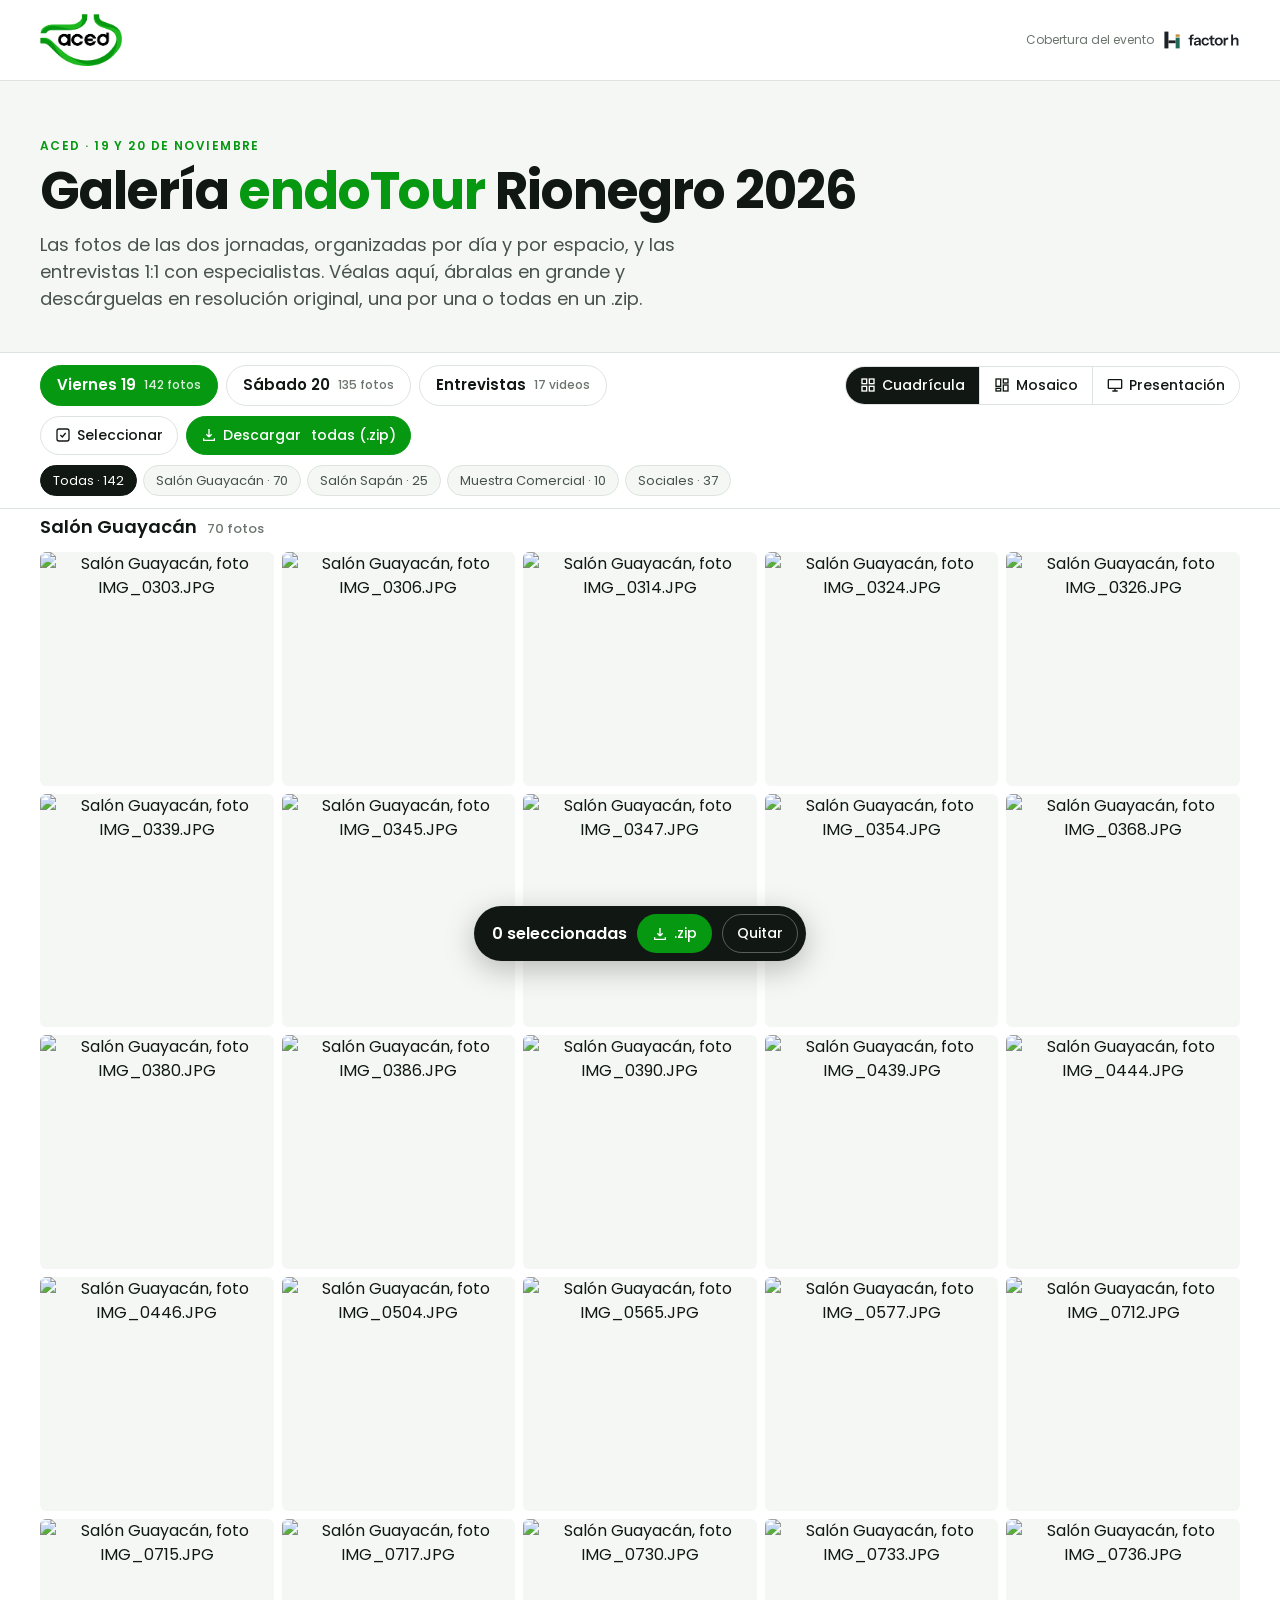
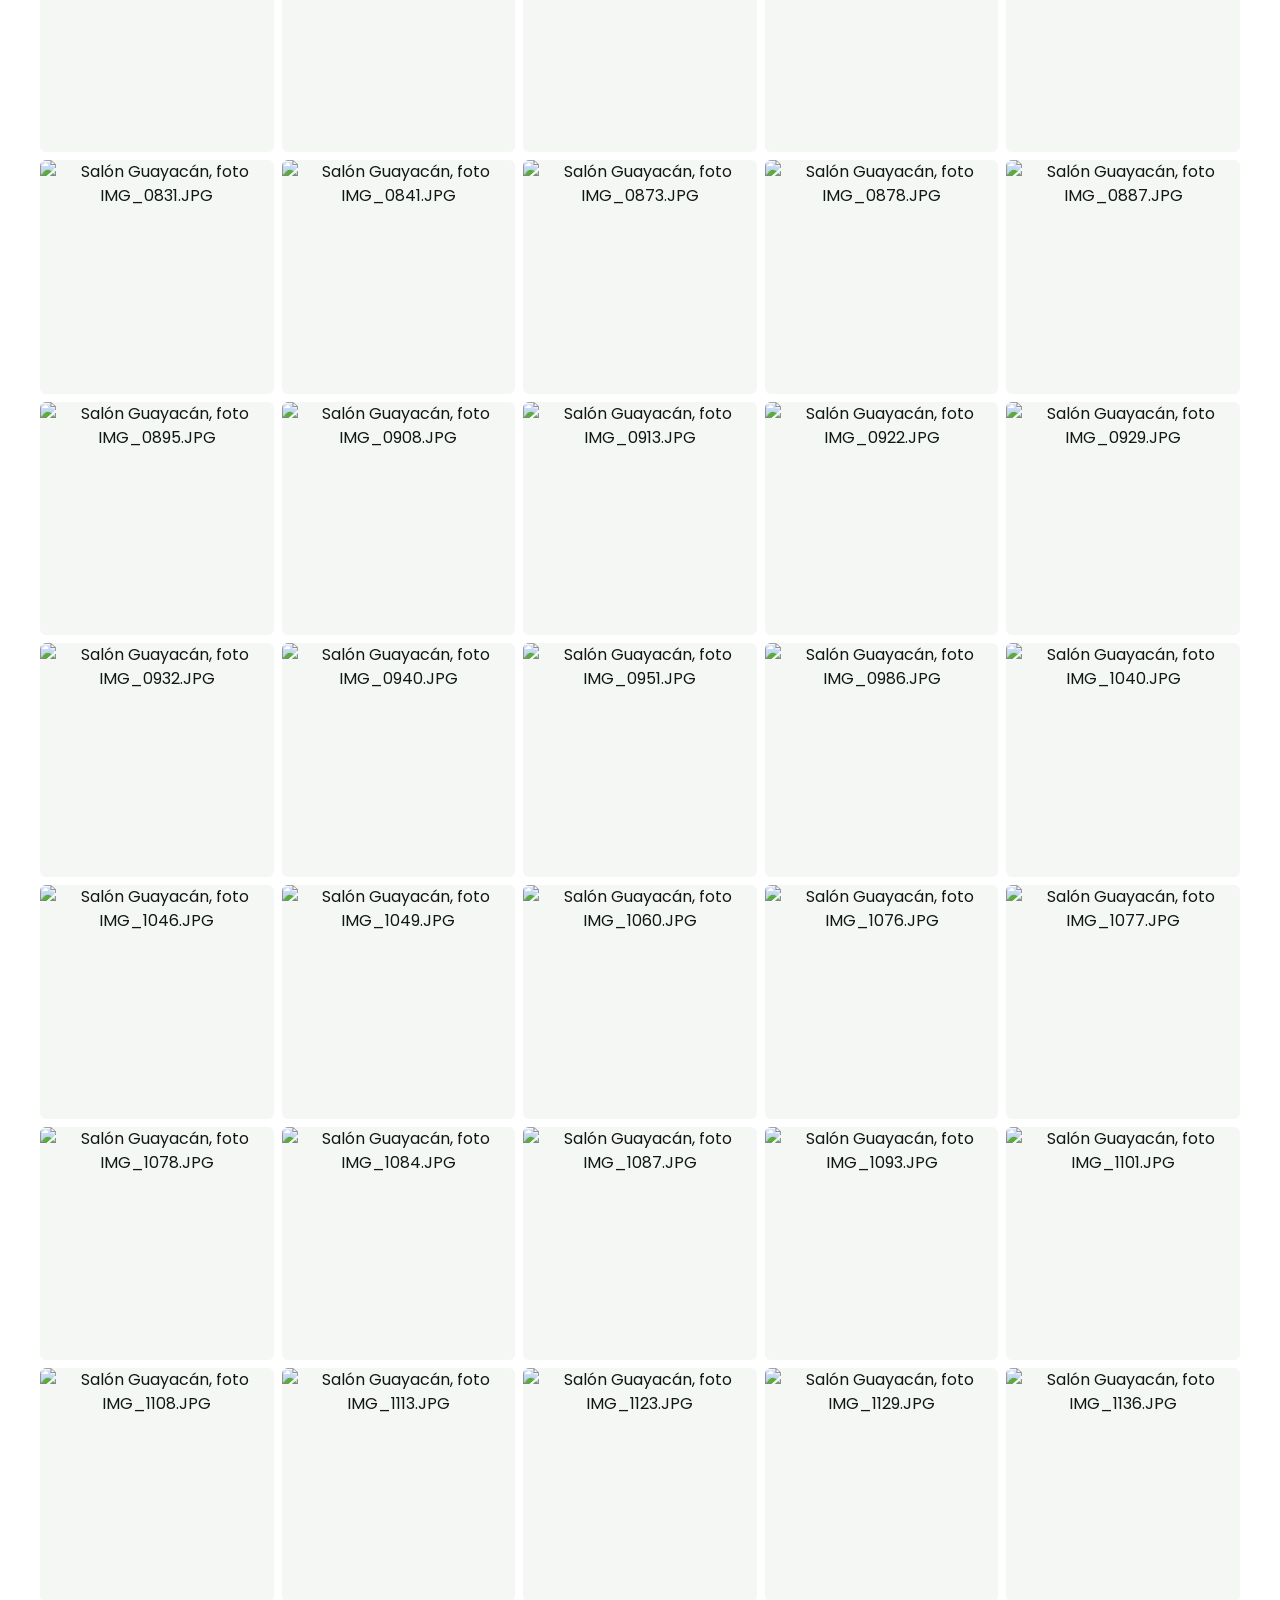
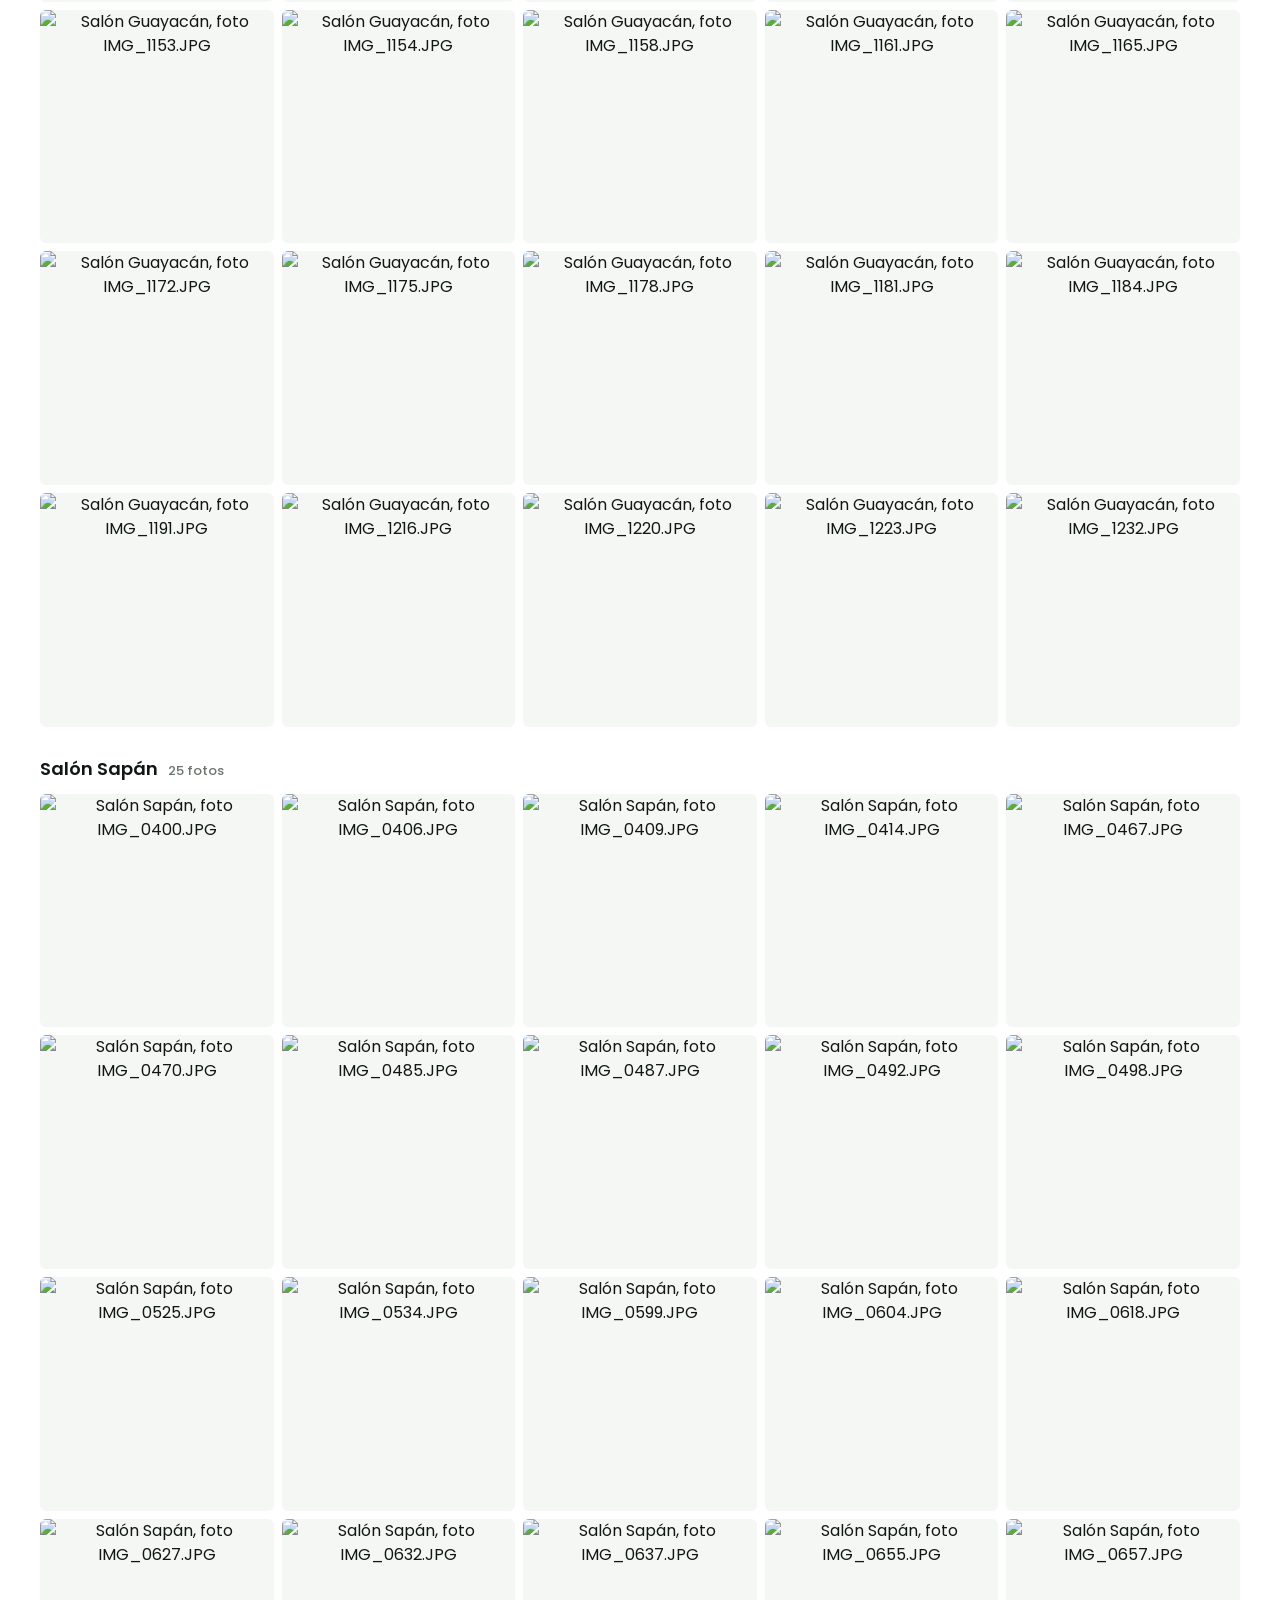
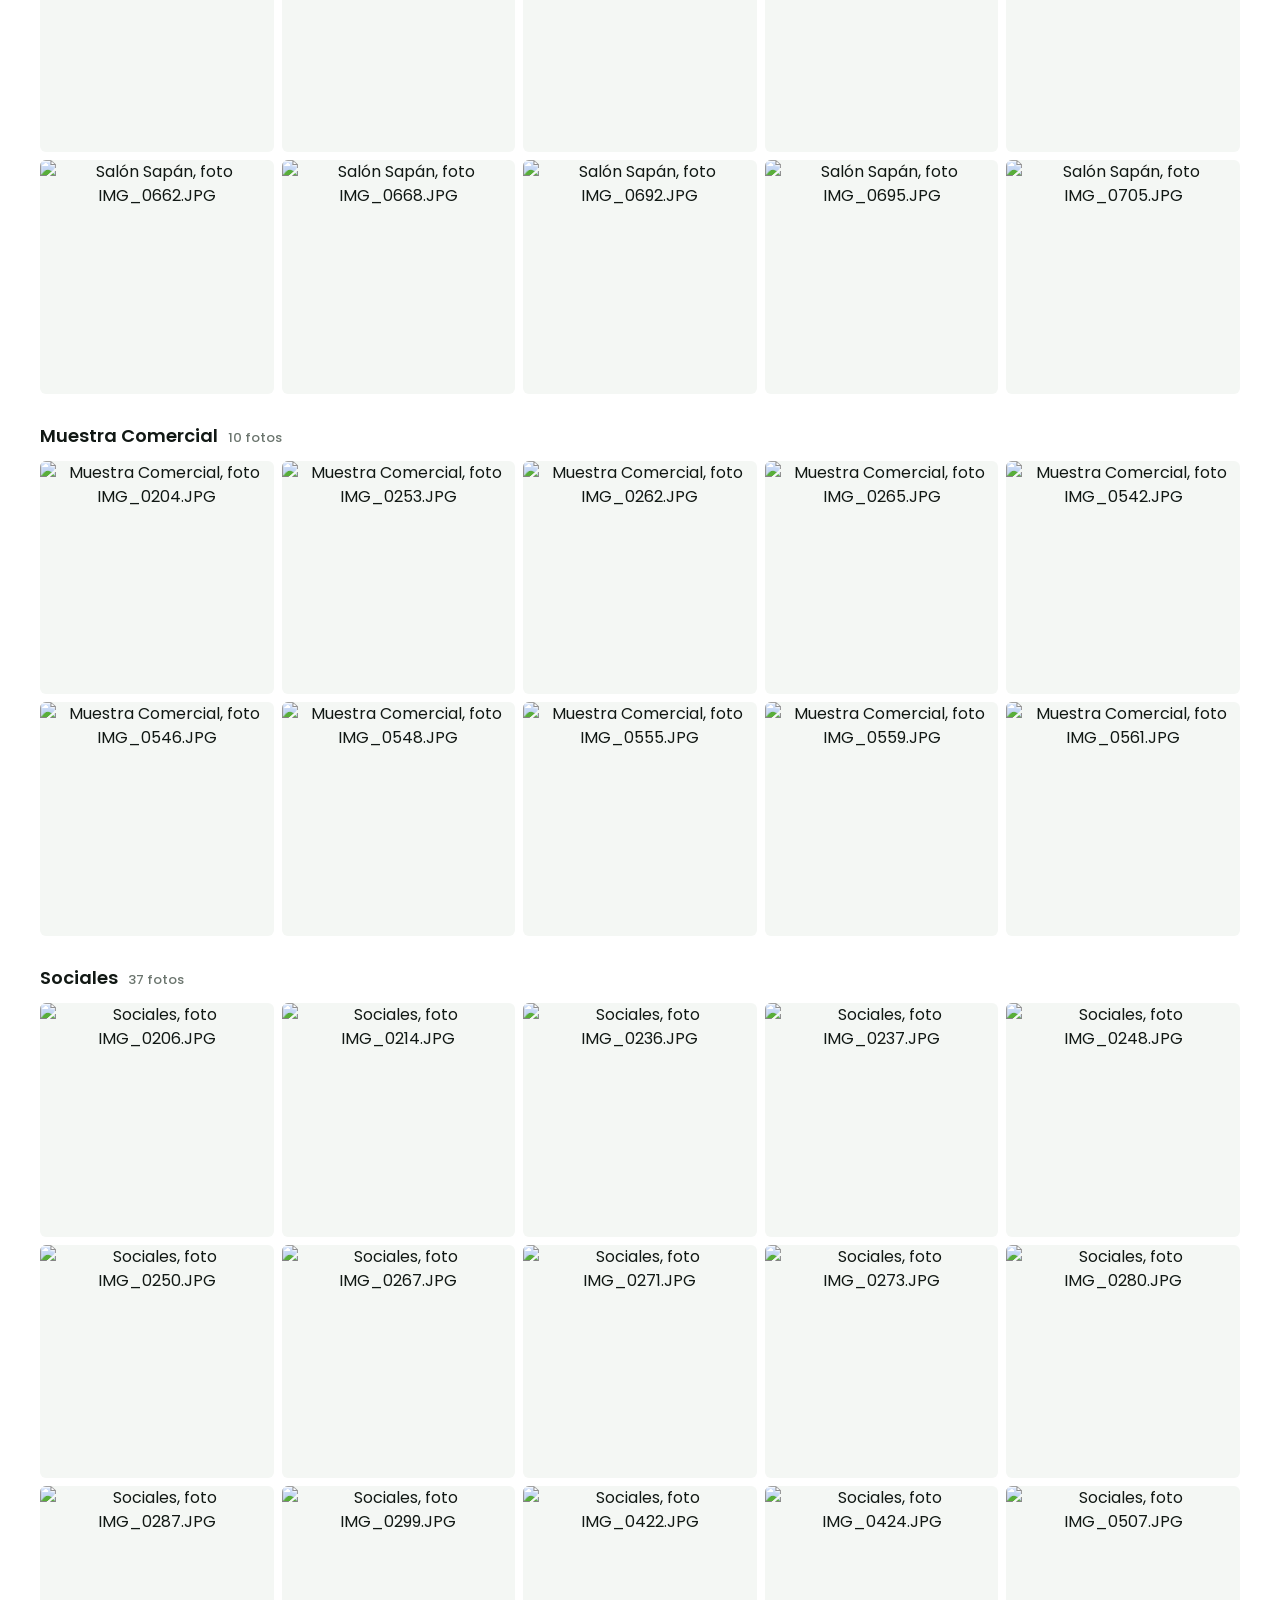
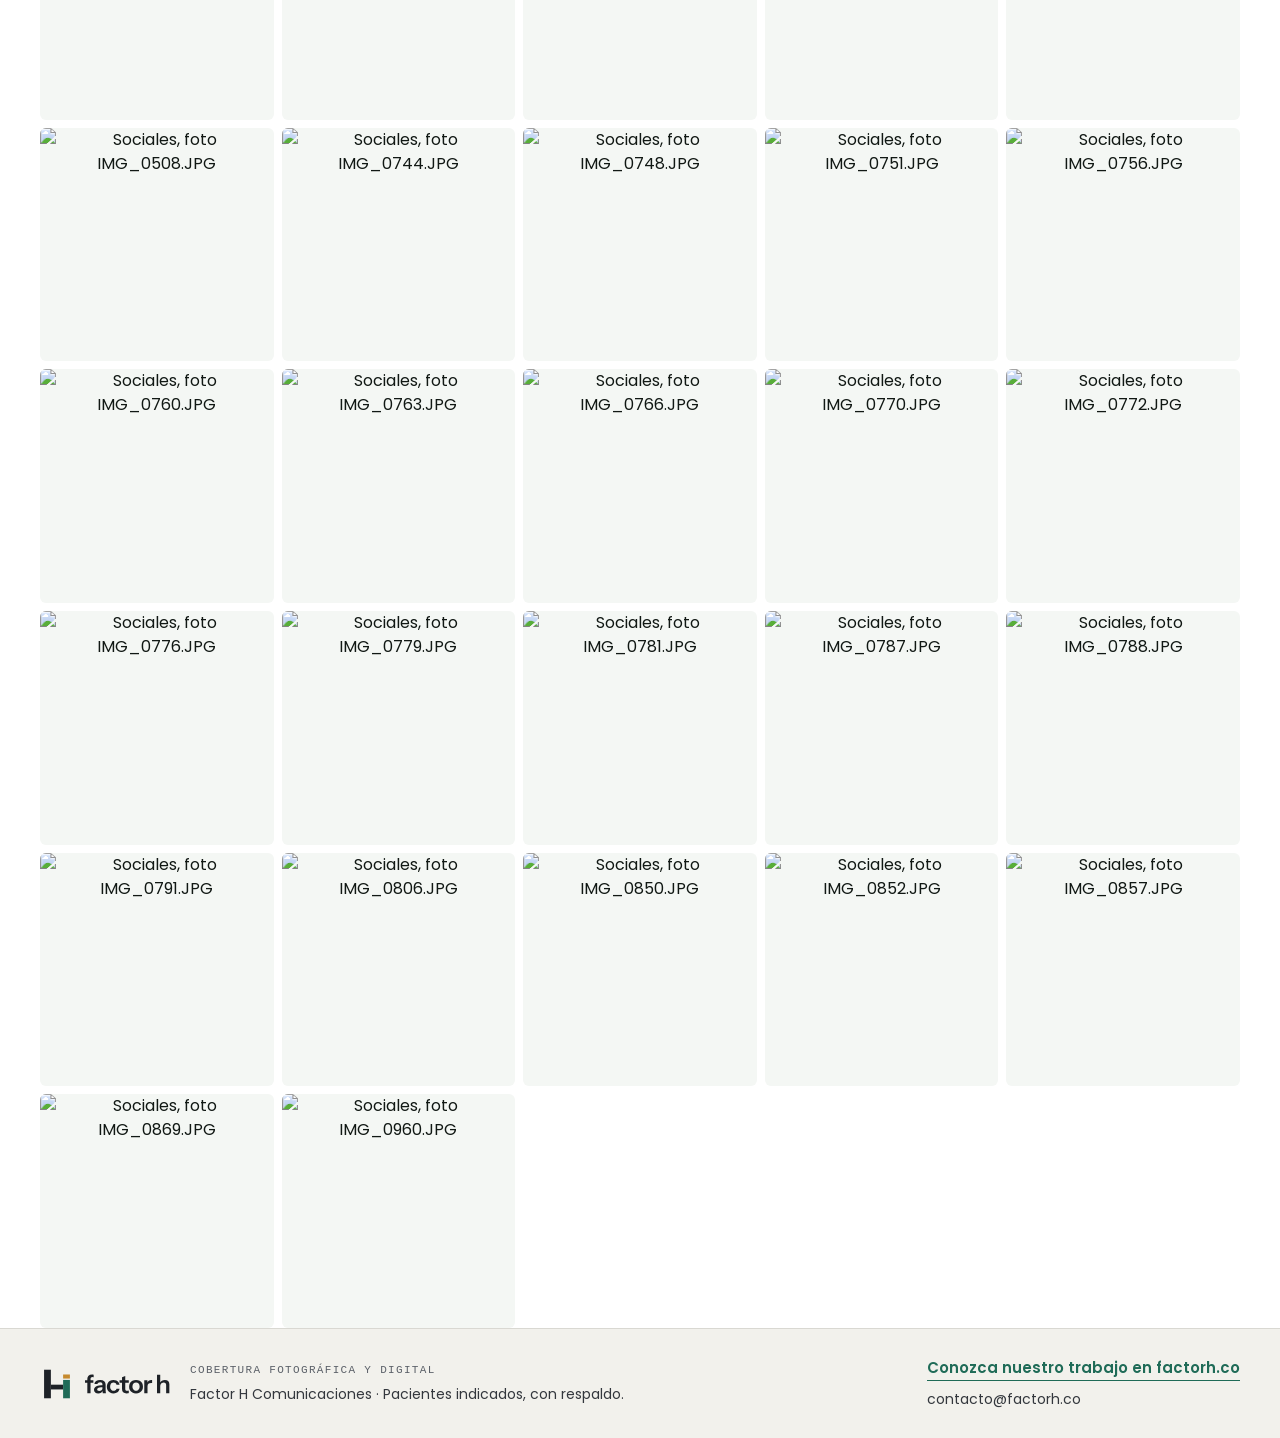
==== commit 53dc2f2e: "Agregar entrevistas 1:1 en video a la galería endoTour Nueva pestaña Entrevistas con los 17 videos d" ====
--- a/static/galerias/endotour-rionegro-2026/index.html
+++ b/static/galerias/endotour-rionegro-2026/index.html
@@ -44,6 +44,28 @@
 
   // 7) Correo para pedir que se retire una foto. Si se deja vacío, no se muestra.
   contactEmail: "",
+
+  // 8) Entrevistas 1:1 en video (carpeta "Entrevistas 1:1" en Drive).
+  //    "title" y "sub" son lo que se ve en la tarjeta; puede corregirlos aquí.
+  videos: [
+    {"id": "1g0xZy5F-N3ByOtXGI3gYQ0zwrMMBWWVq", "name": "Dr Walter Bejarano_Bienvenida.mp4", "title": "Dr. Walter Bejarano", "sub": "Bienvenida", "size": 127890406},
+    {"id": "15uhlgfZ1NXP_xEBb7sRDKYzNVVr3iv9A", "name": "Dr Alan Ovalle.mp4", "title": "Dr. Alan Ovalle", "sub": "", "size": 181289370},
+    {"id": "1Cfy7nqa5sXQ2glkkhOIrnX7ulPCi0Cyt", "name": "Dr. Alejandro Concha.mp4", "title": "Dr. Alejandro Concha", "sub": "", "size": 310748938},
+    {"id": "1ctJBNuFGaLyp6I3sZWdl3Cyl_VwGMJxZ", "name": "Dr Andres Ricardo.mp4", "title": "Dr. Andres Ricardo", "sub": "", "size": 195224485},
+    {"id": "1VdcdJpxhqYjk1YHTrbbmYxV8WI6ct3kI", "name": "Dr Camilo Blanco.mp4", "title": "Dr. Camilo Blanco", "sub": "", "size": 84648413},
+    {"id": "1dc7BM5GnV0Vdakts3PFZTaPKYPSyt8Jg", "name": "Dr Carlos Builes.mp4", "title": "Dr. Carlos Builes", "sub": "", "size": 94406901},
+    {"id": "1ocpoi7zVBOHgoiaoyAkT74H5GhnQPL8S", "name": "Dr Carlos Gonzalez.mp4", "title": "Dr. Carlos Gonzalez", "sub": "", "size": 299939625},
+    {"id": "1UJ3gdaHlLHbJ2tCNIiduh84An-Z3bUQ0", "name": "Dra Daniela Caceres.mp4", "title": "Dra. Daniela Caceres", "sub": "", "size": 292426523},
+    {"id": "1hDMms5X7p5kxQ-jfpqqMC-Q7mWiNcys1", "name": "Jefe Diana Diaz.mp4", "title": "Jefe Diana Diaz", "sub": "", "size": 260137123},
+    {"id": "1GNqcjC1WUVIPc_QFV2nONM0ZLIVs9ZEw", "name": "Dr Edgardo Sanchez.mp4", "title": "Dr. Edgardo Sanchez", "sub": "", "size": 1056876016},
+    {"id": "1dNFvw6YsT-Ye35oc2fSyWAMY157xb0Fr", "name": "Dr Gabriel Mosquera.mp4", "title": "Dr. Gabriel Mosquera", "sub": "", "size": 303950129},
+    {"id": "1wYRVjEhNemH__aMDLHbZGxCz_cwhas9-", "name": "Dr John Jaime Carvajal.mp4", "title": "Dr. John Jaime Carvajal", "sub": "", "size": 316247367},
+    {"id": "1xJOHl7B3OKBkTmVJoLQ_4iP_T1R7ThmW", "name": "Dr Juan Esteban Hernandez.mp4", "title": "Dr. Juan Esteban Hernandez", "sub": "", "size": 267472818},
+    {"id": "1X7_qk7OxTi4o4NdjkSF4zFEgHW-Hp3VR", "name": "Dr Margarita Rey.mp4", "title": "Dr. Margarita Rey", "sub": "", "size": 438905543},
+    {"id": "1NDs3OgRt2luUZvEbwlyVi-HGuF3e2c24", "name": "Dr Martin Gomez.mp4", "title": "Dr. Martin Gomez", "sub": "", "size": 212464559},
+    {"id": "1V4nmk0KeBkf1kB155SgujdjjxwRzj0jb", "name": "Dra Viviana Obando.mp4", "title": "Dra. Viviana Obando", "sub": "", "size": 99738603},
+    {"id": "1mvMUI9Wq8LzqudXDu8uA9z4zH7T7NLQ9", "name": "Dr Walter Bejarano_Cierre.mp4", "title": "Dr. Walter Bejarano", "sub": "Cierre", "size": 257336803}
+  ],
 
   // Solo para la vista previa: muestra fotos de ejemplo.
   demo: false,
@@ -188,6 +210,8 @@
 .lb.on{display:flex}
 .lb .head{display:flex;align-items:center;gap:8px;padding:10px 12px;padding-top:max(10px,env(safe-area-inset-top))}
 .lb .head .name{margin-right:auto;font-size:13px;color:rgba(255,255,255,.75);overflow:hidden;text-overflow:ellipsis;white-space:nowrap;padding-left:4px}
+.lb .head a.btn-dl{background:rgba(255,255,255,.1);color:#fff;border-radius:999px;padding:8px 14px;font-size:13px;display:flex;align-items:center;gap:6px;text-decoration:none}
+.lb .head a.btn-dl:hover{background:rgba(255,255,255,.22)}
 .lb .head button{background:rgba(255,255,255,.1);border:0;color:#fff;border-radius:999px;padding:8px 14px;font-size:13px;display:flex;align-items:center;gap:6px}
 .lb .head button:hover{background:rgba(255,255,255,.22)}
 .lb .head svg{width:16px;height:16px}
@@ -195,6 +219,26 @@
 .lb .body img{max-width:100%;max-height:100%;object-fit:contain;user-select:none;-webkit-user-drag:none}
 .lb .spin{position:absolute;width:36px;height:36px;border-radius:50%;border:3px solid rgba(255,255,255,.2);border-top-color:#fff;animation:rot 1s linear infinite}
 @keyframes rot{to{transform:rotate(360deg)}}
+
+/* Entrevistas en video */
+body.vids .views,body.vids .actions{display:none}
+.vintro{margin:8px 0 20px;color:var(--texto2);max-width:60ch}
+.vgrid{display:grid;grid-template-columns:repeat(auto-fill,minmax(260px,1fr));gap:18px}
+.vcard{border:0;padding:0;background:none;text-align:left;display:flex;flex-direction:column;gap:10px;cursor:pointer;color:inherit;font:inherit}
+.vthumb{position:relative;aspect-ratio:16/9;border-radius:8px;overflow:hidden;background:linear-gradient(135deg,#14301b,#0c1a10)}
+.vthumb img{width:100%;height:100%;object-fit:cover;opacity:0;transition:opacity .3s,transform .35s}
+.vthumb img.ok{opacity:1}
+.vcard:hover .vthumb img{transform:scale(1.03)}
+.vthumb .play{position:absolute;left:50%;top:50%;width:58px;height:58px;margin:-29px 0 0 -29px;border-radius:50%;background:rgba(7,152,18,.92);display:flex;align-items:center;justify-content:center;box-shadow:0 4px 18px rgba(0,0,0,.35);transition:transform .2s}
+.vcard:hover .play{transform:scale(1.08)}
+.vthumb .play svg{width:24px;height:24px;margin-left:3px;color:#fff}
+.vmeta b{display:block;font-size:16px;line-height:1.3}
+.vmeta small{display:block;color:var(--nota);font-size:13px;margin-top:2px}
+.vcard:focus-visible{outline:3px solid var(--verde);outline-offset:4px;border-radius:8px}
+.lb .vbody{flex:1;display:flex;align-items:center;justify-content:center;min-height:0;padding:0 56px 16px;position:relative}
+.lb .vbody .frame{width:100%;max-width:calc((100vh - 120px) * 16 / 9);aspect-ratio:16/9;background:#000;border-radius:6px;overflow:hidden}
+.lb .vbody iframe{width:100%;height:100%;border:0;display:block}
+@media (max-width:720px){.lb .vbody{padding:0 0 16px}.lb .vbody .navbtn{display:none}}
 
 /* Diálogo de descarga */
 .dlg{position:fixed;inset:0;z-index:70;background:rgba(10,14,12,.55);display:none;align-items:center;justify-content:center;padding:16px}
@@ -296,7 +340,7 @@
   <div class="wrap">
     <p class="eyebrow">ACED · 19 y 20 de noviembre</p>
     <h1>Galería <span class="g">endoTour</span> Rionegro 2026</h1>
-    <p class="lead">Las fotos de las dos jornadas, organizadas por día y por espacio. Véalas aquí, ábralas en grande y descárguelas en resolución original, una por una o todas en un .zip.</p>
+    <p class="lead">Las fotos de las dos jornadas, organizadas por día y por espacio, y las entrevistas 1:1 con especialistas. Véalas aquí, ábralas en grande y descárguelas en resolución original, una por una o todas en un .zip.</p>
   </div>
 </section>
 
@@ -354,6 +398,19 @@
     <img id="lbImg" alt="">
     <button class="navbtn prev" id="lbPrev" aria-label="Foto anterior"><svg viewBox="0 0 24 24" fill="none" stroke="currentColor" stroke-width="2.4"><path d="m15 5-7 7 7 7"/></svg></button>
     <button class="navbtn next" id="lbNext" aria-label="Foto siguiente"><svg viewBox="0 0 24 24" fill="none" stroke="currentColor" stroke-width="2.4"><path d="m9 5 7 7-7 7"/></svg></button>
+  </div>
+</div>
+
+<div class="lb" id="vp" role="dialog" aria-modal="true" aria-label="Entrevista en video">
+  <div class="head">
+    <span class="name" id="vpName"></span>
+    <a id="vpDl" class="btn-dl" href="#" target="_blank" rel="noopener"><svg viewBox="0 0 24 24" fill="none" stroke="currentColor" stroke-width="2"><path d="M12 3v12m0 0-4-4m4 4 4-4M4 17v3h16v-3"/></svg><span class="t">Descargar video</span></a>
+    <button id="vpClose" aria-label="Cerrar"><svg viewBox="0 0 24 24" fill="none" stroke="currentColor" stroke-width="2"><path d="M6 6l12 12M18 6 6 18"/></svg><span class="t">Cerrar</span></button>
+  </div>
+  <div class="vbody" id="vpBody">
+    <div class="frame" id="vpFrame"></div>
+    <button class="navbtn prev" id="vpPrev" aria-label="Video anterior"><svg viewBox="0 0 24 24" fill="none" stroke="currentColor" stroke-width="2.4"><path d="m15 5-7 7 7 7"/></svg></button>
+    <button class="navbtn next" id="vpNext" aria-label="Video siguiente"><svg viewBox="0 0 24 24" fill="none" stroke="currentColor" stroke-width="2.4"><path d="m9 5 7 7-7 7"/></svg></button>
   </div>
 </div>
 
@@ -480,7 +537,7 @@
   return `<img ${cls?`class="${cls}"`:""} src="${esc(src(p,size))}" data-fb="${esc(fallbackSrc(p,size))}" alt="${esc(p.section)}, foto ${esc(p.name)}" width="${p.w}" height="${p.h}" loading="lazy" decoding="async">`;
 }
 document.addEventListener("load", e => { const t = e.target; if (t.tagName === "IMG") t.classList.add("ok"); }, true);
-document.addEventListener("error", e => { const t = e.target; if (t.tagName === "IMG" && t.dataset.fb && t.src !== t.dataset.fb) { t.src = t.dataset.fb; } else if (t.tagName === "IMG") t.classList.add("ok"); }, true);
+document.addEventListener("error", e => { const t = e.target; if (t.tagName === "IMG" && t.dataset.fb && t.src !== t.dataset.fb) { t.src = t.dataset.fb; } else if (t.tagName === "IMG" && t.closest(".vthumb")) t.remove(); else if (t.tagName === "IMG") t.classList.add("ok"); }, true);
 
 /* ---------- Descarga de originales ---------- */
 async function fetchOriginal(p, onProgress){
@@ -590,7 +647,7 @@
 function current(){ const d = state.day; if (!d) return []; return state.section === "all" ? d.photos : (d.sections.find(s => s.name === state.section)||{photos:[]}).photos; }
 
 function renderDays(){
-  $("#days").innerHTML = state.days.map(d => `<button class="day" data-day="${d.id}" aria-pressed="${d===state.day}">${esc(d.label)}<small>${d.photos.length ? d.photos.length + " fotos" : "Fotos en camino"}</small></button>`).join("");
+  $("#days").innerHTML = state.days.map(d => `<button class="day" data-day="${d.id}" aria-pressed="${d===state.day}">${esc(d.label)}<small>${d.kind === "videos" ? d.videos.length + " videos" : d.photos.length ? d.photos.length + " fotos" : "Fotos en camino"}</small></button>`).join("");
 }
 function renderSections(){
   const d = state.day;
@@ -604,6 +661,8 @@
 function renderMain(){
   const m = $("#main"); stopShow();
   const d = state.day;
+  document.body.classList.toggle("vids", !!(d && d.kind === "videos"));
+  if (d && d.kind === "videos"){ if (state.selecting) $("#selBtn").click(); renderVideos(); return; }
   document.querySelectorAll(".views button").forEach(b => b.setAttribute("aria-pressed", b.dataset.view === state.view));
   const has = d && d.photos.length;
   $("#zipAll").disabled = !has; $("#selBtn").disabled = !has || state.view === "show";
@@ -624,6 +683,29 @@
     m.innerHTML = `<div class="${cls}">${state.list.map(tile).join("")}</div>`;
   }
 }
+
+/* Entrevistas */
+function mb(n){ return n >= 1e9 ? (n/1e9).toFixed(1).replace(".", ",") + " GB" : Math.round(n/1e6) + " MB"; }
+function vThumb(v, w){ return `https://lh3.googleusercontent.com/d/${v.id}=w${w}`; }
+function vDl(v){ return `https://drive.usercontent.google.com/download?id=${v.id}&export=download`; }
+function renderVideos(){
+  const d = state.day; state.list = [];
+  $("#main").innerHTML = `<p class="vintro">Conversaciones 1:1 con especialistas durante el endoTour. Toque una entrevista para verla aquí mismo.</p><div class="vgrid">${d.videos.map((v,i) => `<button class="vcard" data-v="${i}" aria-label="Ver entrevista: ${esc(v.title)}${v.sub ? ", " + esc(v.sub) : ""}"><div class="vthumb"><img src="${esc(vThumb(v,640))}" data-fb="https://drive.google.com/thumbnail?id=${esc(v.id)}&sz=w640" alt="" loading="lazy" decoding="async"><span class="play"><svg viewBox="0 0 24 24" fill="currentColor"><path d="M7 5v14l12-7z"/></svg></span></div><div class="vmeta"><b>${esc(v.title)}</b><small>${v.sub ? esc(v.sub) + " · " : ""}${mb(v.size)}</small></div></button>`).join("")}</div>`;
+}
+let vpI = 0;
+function openVP(i){ vpI = i; $("#vp").classList.add("on"); document.body.style.overflow = "hidden"; vpShow(); $("#vpClose").focus(); }
+function closeVP(){ $("#vp").classList.remove("on"); $("#vpFrame").innerHTML = ""; document.body.style.overflow = ""; }
+function vpShow(){
+  const vs = state.day.videos, n = vs.length; vpI = (vpI+n)%n; const v = vs[vpI];
+  $("#vpName").textContent = `${vpI+1} de ${n} · ${v.title}${v.sub ? " · " + v.sub : ""}`;
+  $("#vpFrame").innerHTML = `<iframe src="https://drive.google.com/file/d/${encodeURIComponent(v.id)}/preview" title="${esc(v.title)}" allow="autoplay; fullscreen" allowfullscreen></iframe>`;
+  $("#vpDl").href = vDl(v); $("#vpDl").setAttribute("aria-label", `Descargar video (${mb(v.size)})`);
+}
+$("#vpClose").onclick = closeVP;
+$("#vpPrev").onclick = () => { vpI--; vpShow(); };
+$("#vpNext").onclick = () => { vpI++; vpShow(); };
+$("#vpBody").addEventListener("click", e => { if (e.target.id === "vpBody") closeVP(); });
+$("#main").addEventListener("click", e => { const c = e.target.closest(".vcard"); if (c) openVP(+c.dataset.v); });
 
 /* Presentación */
 let showT = null, playing = false;
@@ -687,6 +769,7 @@
   el.addEventListener("touchend", e => { if (x0 === null) return; const dx = e.changedTouches[0].clientX - x0, dy = e.changedTouches[0].clientY - y0; if (Math.abs(dx) > 45 && Math.abs(dx) > Math.abs(dy)) (dx < 0 ? left : right)(); x0 = null; }); }
 swipe($("#lbBody"), () => { lbI++; lbShow(); }, () => { lbI--; lbShow(); });
 document.addEventListener("keydown", e => {
+  if ($("#vp").classList.contains("on")) { if (e.key === "Escape") closeVP(); return; }
   if ($("#dlg").classList.contains("on")) { if (e.key === "Escape") $("#dlg").classList.remove("on"); return; }
   if ($("#lb").classList.contains("on")) { if (e.key === "ArrowRight") { lbI++; lbShow(); } else if (e.key === "ArrowLeft") { lbI--; lbShow(); } else if (e.key === "Escape") closeLB(); return; }
   if (state.view === "show" && $("#show")) { if (e.key === "ArrowRight") { showAt(state.idx+1); restart(); } else if (e.key === "ArrowLeft") { showAt(state.idx-1); restart(); } }
@@ -754,6 +837,7 @@
   try { days = DEMO ? demoData() : STATIC ? staticDays() : await loadDrive(); }
   catch(e){ if (CARRUSEL){ document.body.classList.add("carrusel"); $("#crWait").textContent = "Galería endoTour Rionegro 2026"; console.warn(e); return; } renderEmbed(e); return; }
   if (CARRUSEL){ runCarrusel(days); return; }
+  if (!DEMO && Array.isArray(CONFIG.videos) && CONFIG.videos.length) days = [...days, { id: "entrevistas", label: "Entrevistas", full: "Entrevistas 1:1", kind: "videos", videos: CONFIG.videos, photos: [], sections: [] }];
   state.days = days;
   const want = params.get("dia");
   state.day = days.find(d => d.id === want) || days.find(d => d.photos.length) || days[0];
